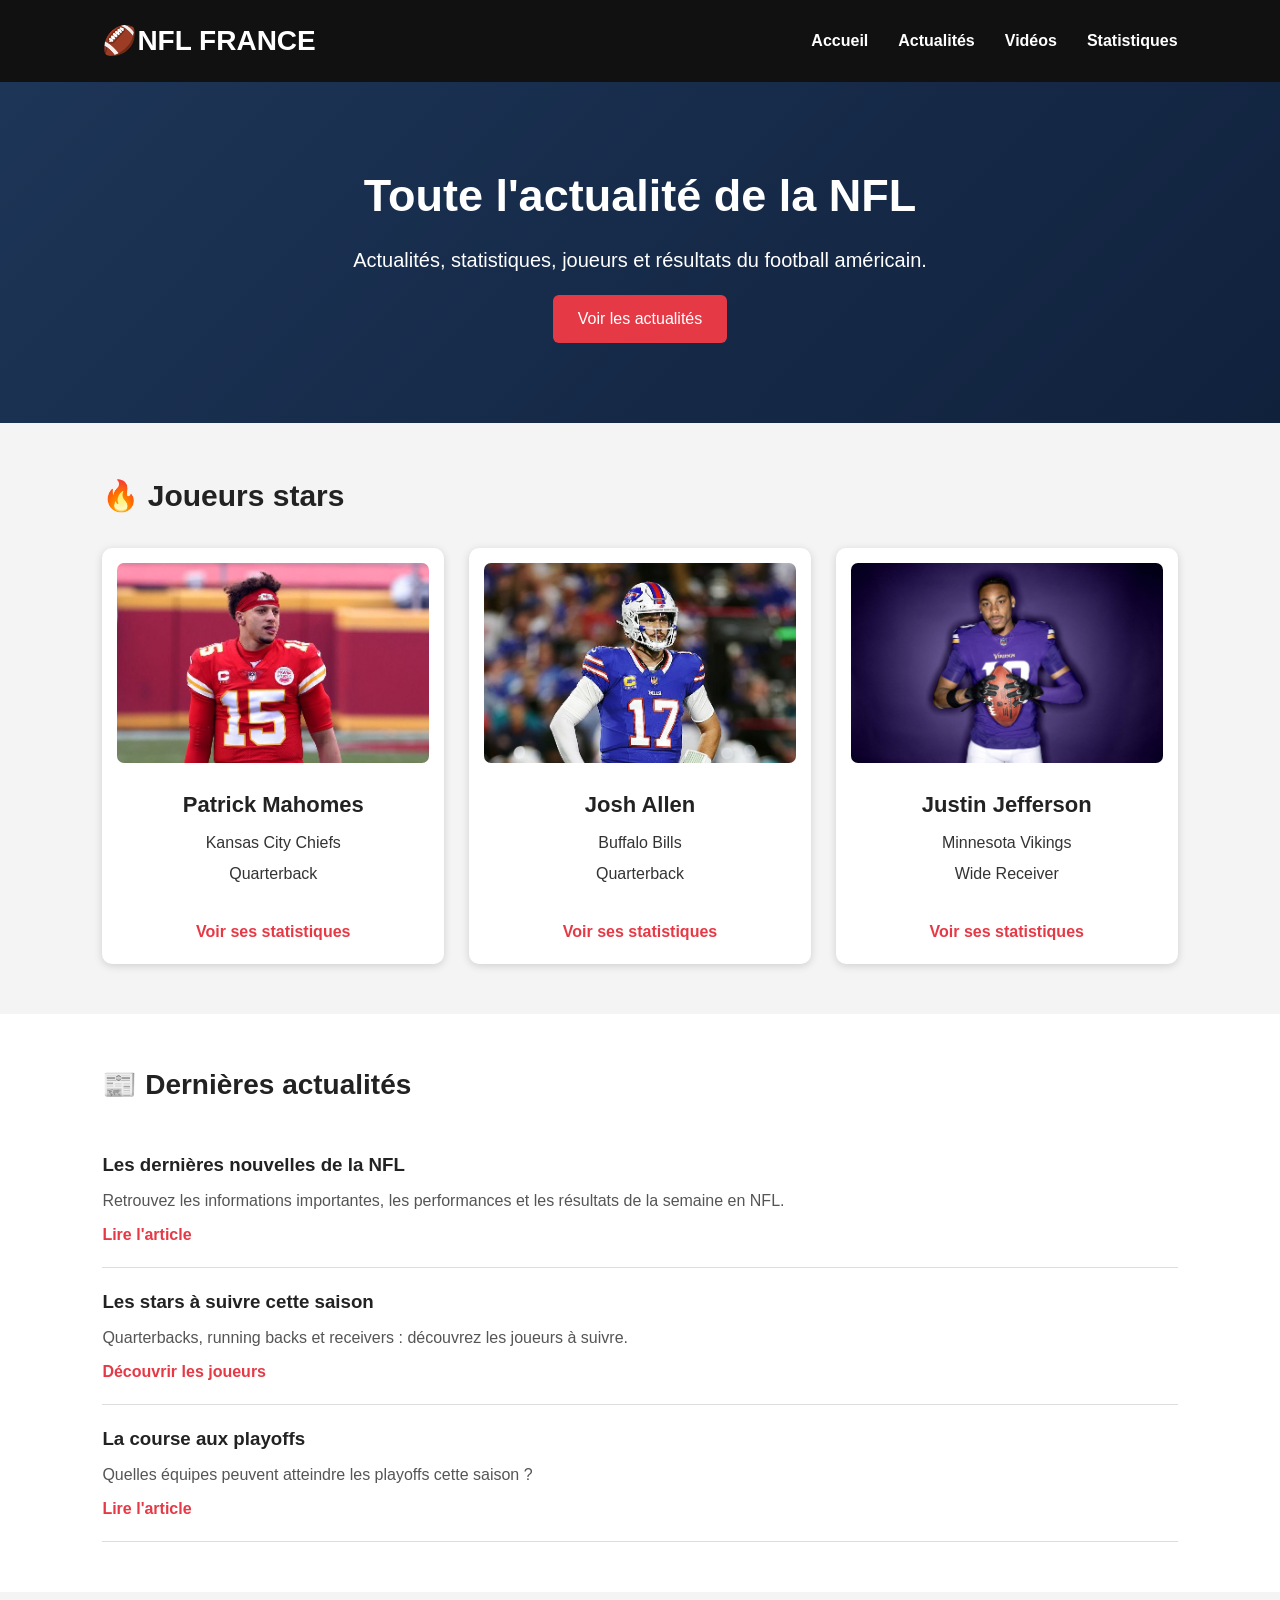
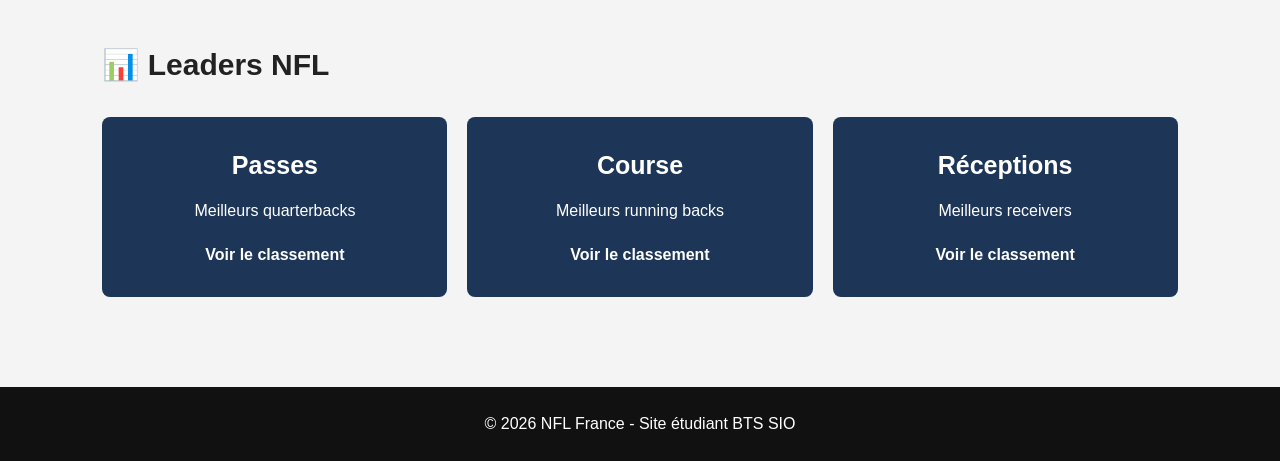
==== index.html @ 2adbce6e "Sauvegarde du projet NFL France" ====
<!DOCTYPE html>
<html lang="fr">

<head>
    <meta charset="UTF-8">

    <meta
        name="viewport"
        content="width=device-width, initial-scale=1.0"
    >

    <title>🏈NFL France - Accueil</title>

    <link rel="stylesheet" href="style.css">
    <link rel="stylesheet" href="actualite/actualites.html">
    <script src="actualites.js" defer></script>
    
    
</head>


<body>

    <!-- ========================= -->
    <!-- EN-TÊTE DU SITE -->
    <!-- ========================= -->

    <header>

        <div class="logo">
            <h1>🏈NFL FRANCE</h1>
        </div>

        <nav>
            <ul>
                <li>
                    <a href="index.html">Accueil</a>
                </li>

                <li>
                    <a href="actualites.html">Actualités</a>
                </li>

                <li>
                    <a href="videos.html">Vidéos</a>
                </li>

                <li>
                    <a href="statistiques.html">Statistiques</a>
                </li>
            </ul>
        </nav>

    </header>


    <!-- ========================= -->
    <!-- BANNIÈRE PRINCIPALE -->
    <!-- ========================= -->

    <section class="banniere">

        <h2>Toute l'actualité de la NFL</h2>

        <p>
            Actualités, statistiques, joueurs et résultats
            du football américain.
        </p>

        <a href="actualites.html" class="bouton">
            Voir les actualités
        </a>

    </section>


    <!-- ========================= -->
    <!-- JOUEURS STARS -->
    <!-- ========================= -->

    <section class="joueurs-stars">

        <h2>🔥 Joueurs stars</h2>

        <div class="liste-joueurs">


            <!-- PATRICK MAHOMES -->

            <div class="carte-joueur">

                <div class="photo-joueur">
                    <img src="MAHOMES 2.jpg" alt="photo de mahomes">
                </div>

                <h3>Patrick Mahomes</h3>

                <p>
                    Kansas City Chiefs
                </p>

                <p>
                    Quarterback
                </p>

                <a href="statistiques.html?joueur=Patrick%20Mahomes">
    Voir ses statistiques
</a>

            </div>


            <!-- JOSH ALLEN -->

            <div class="carte-joueur">

                <div class="photo-joueur">
                    <img src="ALLEN 2.jpg" alt="photo de allen">
                </div>

                <h3>Josh Allen</h3>

                <p>
                    Buffalo Bills
                </p>

                <p>
                    Quarterback
                </p>

                <a href="statistiques.html?joueur=Josh%20Allen">
    Voir ses statistiques
</a>

            </div>


            <!-- JUSTIN JEFFERSON -->

            <div class="carte-joueur">

                <div class="photo-joueur">
                    <img src="JEFFERSON 2.jpg" alt="photo de jefferson">
                </div>

                <h3>Justin Jefferson</h3>

                <p>
                    Minnesota Vikings
                </p>

                <p>
                    Wide Receiver
                </p>

                <a href="statistiques.html?joueur=Justin%20Jefferson">
    Voir ses statistiques
</a>

            </div>

        </div>

    </section>


    <!-- ========================= -->
    <!-- ACTUALITÉS -->
    <!-- ========================= -->

    <section class="actualites">

        <h2>📰 Dernières actualités</h2>


        <article class="article">

            <h3>
                Les dernières nouvelles de la NFL
            </h3>

            <p>
                Retrouvez les informations importantes,
                les performances et les résultats
                de la semaine en NFL.
            </p>

            <a href="actualites.html">
                Lire l'article
            </a>

        </article>


        <article class="article">

            <h3>
                Les stars à suivre cette saison
            </h3>

            <p>
                Quarterbacks, running backs et receivers :
                découvrez les joueurs à suivre.
            </p>

            <a href="joueurs.html">
                Découvrir les joueurs
            </a>

        </article>


        <article class="article">

            <h3>
                La course aux playoffs
            </h3>

            <p>
                Quelles équipes peuvent atteindre
                les playoffs cette saison ?
            </p>

            <a href="actualites.html">
                Lire l'article
            </a>

        </article>

    </section>


    <!-- ========================= -->
    <!-- STATISTIQUES -->
    <!-- ========================= -->

    <section class="statistiques">

        <h2>📊 Leaders NFL</h2>

        <div class="stats-container">


            <div class="stat">

                <h3>Passes</h3>

                <p>
                    Meilleurs quarterbacks
                </p>

                <a href="statistiques.html">
                    Voir le classement
                </a>

            </div>


            <div class="stat">

                <h3>Course</h3>

                <p>
                    Meilleurs running backs
                </p>

                <a href="statistiques.html">
                    Voir le classement
                </a>

            </div>


            <div class="stat">

                <h3>Réceptions</h3>

                <p>
                    Meilleurs receivers
                </p>

                <a href="statistiques.html">
                    Voir le classement
                </a>

            </div>


        </div>

    </section>


    <!-- ========================= -->
    <!-- PIED DE PAGE -->
    <!-- ========================= -->

    <footer>

        <p>
            © 2026 NFL France - Site étudiant BTS SIO
        </p>

    </footer>

</body>

</html>
---- style.css ----
/* ============================= */
/* RÉGLAGES GÉNÉRAUX */
/* ============================= */

* {
    margin: 0;
    padding: 0;
    box-sizing: border-box;
}

body {
    font-family: Arial, sans-serif;
    background-color: #f4f4f4;
    color: #222;
    line-height: 1.5;
}

img {
    max-width: 100%;
}

button, input, select {
    font: inherit;
}

/* ============================= */
/* HEADER ET MENU */
/* ============================= */

header,
.entete {
    background-color: #111;
    color: white;
    display: flex;
    justify-content: space-between;
    align-items: center;
    padding: 20px 8%;
    gap: 20px;
}

.logo h1 {
    font-size: 28px;
}

.logo-site {
    color: white;
    font-size: 26px;
    font-weight: bold;
    text-decoration: none;
}

nav ul {
    display: flex;
    gap: 30px;
    list-style: none;
}

nav a {
    color: white;
    text-decoration: none;
    font-weight: bold;
    transition: color 0.2s;
}

nav a:hover,
nav a.actif {
    color: #e63946;
}

.entete nav {
    display: flex;
    gap: 30px;
    flex-wrap: wrap;
}

/* ============================= */
/* BANNIÈRE */
/* ============================= */

.banniere {
    background: linear-gradient(135deg, #1d3557, #10213c);
    color: white;
    text-align: center;
    padding: 80px 20px;
}

.banniere h1,
.banniere h2 {
    font-size: 45px;
    margin-bottom: 15px;
}

.banniere p {
    font-size: 20px;
    margin-bottom: 20px;
}

.surtitre {
    color: #ff7b85;
    font-size: 14px !important;
    font-weight: bold;
    letter-spacing: 2px;
}

/* ============================= */
/* BOUTONS */
/* ============================= */

.bouton {
    display: inline-block;
    background-color: #e63946;
    color: white;
    padding: 12px 25px;
    text-decoration: none;
    border-radius: 6px;
    transition: background 0.2s;
}

.bouton:hover {
    background-color: #c1121f;
}

/* ============================= */
/* JOUEURS STARS ACCUEIL */
/* ============================= */

.joueurs-stars {
    padding: 50px 8%;
}

.joueurs-stars h2 {
    font-size: 30px;
    margin-bottom: 30px;
}

.liste-joueurs {
    display: flex;
    gap: 25px;
}

.carte-joueur {
    background-color: white;
    width: 33%;
    padding: 15px;
    border-radius: 10px;
    text-align: center;
    box-shadow: 0 2px 8px rgba(0, 0, 0, 0.15);
    overflow: hidden;
}

.photo-joueur {
    width: 100%;
    height: 200px;
    object-fit: cover;
    object-position: center 25%;
    display: block;
    margin-bottom: 20px;
    border-radius: 7px;
}

.carte-joueur h3 {
    font-size: 22px;
    margin-bottom: 10px;
}

.carte-joueur p {
    margin-bottom: 7px;
}

.carte-joueur a {
    display: inline-block;
    margin: 12px 0 5px;
    color: #e63946;
    text-decoration: none;
    font-weight: bold;
}

.carte-joueur a:hover {
    text-decoration: underline;
}

/* ============================= */
/* ACTUALITÉS ACCUEIL */
/* ============================= */

.actualites {
    background-color: white;
    padding: 50px 8%;
}

.actualites h2 {
    font-size: 30px;
    margin-bottom: 30px;
}

.article {
    padding: 20px 0;
    border-bottom: 1px solid #ddd;
}

.article h3 {
    margin-bottom: 10px;
}

.article p {
    color: #555;
    margin-bottom: 10px;
}

.article a {
    color: #e63946;
    text-decoration: none;
    font-weight: bold;
}

.article a:hover {
    text-decoration: underline;
}

/* ============================= */
/* STATISTIQUES ACCUEIL */
/* ============================= */

.statistiques {
    padding: 50px 8%;
}

.statistiques h2 {
    font-size: 30px;
    margin-bottom: 30px;
}

.stats-container {
    display: flex;
    gap: 20px;
}

.stat {
    background-color: #1d3557;
    color: white;
    width: 33.333%;
    padding: 30px;
    border-radius: 8px;
    text-align: center;
}

.stat h3 {
    font-size: 25px;
    margin-bottom: 15px;
}

.stat p {
    margin-bottom: 20px;
}

.stat a {
    color: white;
    text-decoration: none;
    font-weight: bold;
}

.stat a:hover {
    text-decoration: underline;
}

/* ============================= */
/* PAGE ACTUALITÉS */
/* ============================= */

.page-actualites {
    padding: 40px 8%;
}

.page-actualites h2,
.actualites h2 {
    font-size: 28px;
    margin-bottom: 25px;
}

.grille-actualites {
    display: grid;
    grid-template-columns: repeat(3, minmax(0, 1fr));
    gap: 20px;
    margin: 25px 0;
    align-items: stretch;
}

.carte-actualite {
    background-color: white;
    border-radius: 10px;
    overflow: hidden;
    min-width: 0;
    display: flex;
    flex-direction: column;
    box-shadow: 0 2px 8px rgba(0,0,0,0.15);
}

.carte-actualite .image-actualite {
    width: 100%;
    height: 160px;
    object-fit: cover;
    object-position: center;
    display: block;
}

.contenu-actualite {
    padding: 15px;
    display: flex;
    flex-direction: column;
    flex: 1;
}

.contenu-actualite h3 {
    font-size: 17px;
    line-height: 1.4;
    margin-bottom: 12px;
    color: #222;
}

.date-actualite {
    font-size: 13px;
    color: #777;
    margin-bottom: 15px;
}

.contenu-actualite a {
    color: #e63946;
    font-weight: bold;
    text-decoration: none;
    margin-top: auto;
}

.contenu-actualite a:hover {
    text-decoration: underline;
}

/* ============================= */
/* PAGE ARTICLE */
/* ============================= */

.page-article {
    max-width: 900px;
    margin: 40px auto;
    padding: 20px;
}

.retour-article {
    display: inline-block;
    margin-bottom: 25px;
    color: #e63946;
    text-decoration: none;
    font-weight: bold;
}

#article-complet {
    background: white;
    padding: 30px;
    border-radius: 12px;
    box-shadow: 0 2px 10px rgba(0,0,0,0.1);
}

#article-complet h2 {
    font-size: 30px;
    line-height: 1.3;
    margin-bottom: 15px;
    color: #111;
}

.photo-article {
    width: 100%;
    max-height: 450px;
    object-fit: cover;
    object-position: center;
    border-radius: 10px;
    margin: 20px 0;
}

.resume-article {
    font-size: 18px;
    line-height: 1.8;
    color: #333;
    margin-bottom: 25px;
}

#article-complet a {
    color: #e63946;
    font-weight: bold;
    text-decoration: none;
}

/* ============================= */
/* PAGE STATISTIQUES NFL */
/* ============================= */

.page-stats {
    max-width: 1250px;
    margin: auto;
    padding: 30px 20px;
}

.banniere-stats {
    background: #1d3557;
    color: white;
    text-align: center;
    padding: 35px 20px;
    border-radius: 12px;
    margin-bottom: 30px;
}

.banniere-stats h2 {
    font-size: 32px;
    margin-bottom: 10px;
}

.filtres-stats {
    display: flex;
    gap: 15px;
    flex-wrap: wrap;
    margin-bottom: 25px;
}

.filtres-stats input,
.filtres-stats select {
    flex: 1;
    min-width: 180px;
    padding: 13px;
    border: 1px solid #ddd;
    border-radius: 8px;
    font-size: 15px;
    background: white;
}

#message-stats {
    margin: 20px 0;
    color: #555;
}

.grille-joueurs-stats {
    display: grid;
    grid-template-columns: repeat(4, minmax(0, 1fr));
    gap: 20px;
}

.carte-joueur-stats {
    background: white;
    border-radius: 12px;
    padding: 20px;
    text-align: center;
    box-shadow: 0 3px 12px rgba(0,0,0,0.12);
    min-width: 0;
}

.carte-joueur-stats img.photo-joueur-stats,
.carte-joueur-stats > img:not(.logo-equipe-joueur) {
    width: 130px;
    height: 130px;
    object-fit: contain;
    object-position: center;
    display: block;
    margin: 0 auto 15px;
}

.carte-joueur-stats h3 {
    font-size: 18px;
    color: #1d3557;
    margin-bottom: 10px;
}

.carte-joueur-stats p {
    font-size: 14px;
    color: #666;
    margin-bottom: 8px;
}

/* LOGO ÉQUIPE */

.logo-equipe-joueur,
.carte-joueur-stats img.logo-equipe-joueur {
    width: 55px;
    height: 55px;
    object-fit: contain;
    display: block;
    margin: 12px auto;
    visibility: visible;
}

/* BOUTONS JOUEURS */

.carte-joueur-stats button {
    background: #e63946;
    color: white;
    border: none;
    border-radius: 7px;
    padding: 10px 15px;
    cursor: pointer;
    margin-top: 12px;
}

.carte-joueur-stats button:hover {
    background: #bd2532;
}

.bouton-voir-plus,
.bouton-stats-joueur {
    padding: 10px 18px;
    border: none;
    border-radius: 8px;
    background: #153a70;
    color: white;
    cursor: pointer;
}

.bouton-voir-plus:hover,
.bouton-stats-joueur:hover {
    background: #245ca3;
}

/* DÉTAILS DU JOUEUR */

.details-joueur {
    background: white;
    border-radius: 12px;
    padding: 30px;
    margin-top: 40px;
    box-shadow: 0 3px 12px rgba(0,0,0,0.12);
}

.details-joueur[hidden] {
    display: none;
}

.details-joueur h2 {
    color: #1d3557;
    margin-bottom: 15px;
}

.photo-detail-joueur {
    width: 180px;
    height: 180px;
    object-fit: contain;
    object-position: center;
    display: block;
    margin: 15px auto;
}

/* STATISTIQUES DÉTAILLÉES */

.section-statistique {
    margin-top: 25px;
}

.section-statistique h3 {
    background: #1d3557;
    color: white;
    padding: 12px;
    border-radius: 7px;
    margin-bottom: 10px;
}

.ligne-statistique {
    display: flex;
    justify-content: space-between;
    gap: 15px;
    padding: 12px;
    border-bottom: 1px solid #eee;
}

.ligne-statistique:nth-child(even) {
    background: #f5f7fa;
}

/* BOUTONS SAISONS */

.boutons-saisons,
#choix-saisons {
    display: flex;
    flex-wrap: wrap;
    gap: 10px;
    margin: 25px 0;
}

.boutons-saisons button,
.bouton-saison {
    background: #1d3557;
    color: white;
    border: none;
    padding: 12px 16px;
    border-radius: 8px;
    cursor: pointer;
    font-size: 14px;
    transition: background 0.2s;
}

.boutons-saisons button:hover,
.bouton-saison:hover {
    background: #284b7a;
}

.boutons-saisons button.actif,
.bouton-saison.actif {
    background: #e63946;
    color: white;
}

/* TABLEAUX STATISTIQUES */

.tableau-statistiques {
    width: 100%;
    border-collapse: collapse;
    margin-bottom: 20px;
}

.tableau-statistiques td {
    padding: 12px;
    border-bottom: 1px solid #ddd;
}

.tableau-statistiques td:last-child {
    text-align: right;
    font-weight: bold;
}

.bloc-statistiques {
    margin-bottom: 25px;
}

.bloc-statistiques h4 {
    background: #1d3557;
    color: white;
    padding: 12px;
    border-radius: 7px;
    margin-bottom: 10px;
}

.fermer-statistiques {
    padding: 8px 14px;
    cursor: pointer;
    margin-bottom: 15px;
    background: #e63946;
    color: white;
    border: none;
    border-radius: 7px;
}

/* ============================= */
/* PAGE INDIVIDUELLE DES JOUEURS */
/* ============================= */

.page-joueur {
    max-width: 1000px;
    margin: 40px auto;
    padding: 20px;
}

.page-joueur > a {
    color: #e63946;
    font-weight: bold;
    text-decoration: none;
}

#profil-joueur {
    text-align: center;
    padding: 30px;
    border-radius: 15px;
    background: white;
    color: #17243a;
    margin: 25px 0;
    box-shadow: 0 3px 12px rgba(0,0,0,0.1);
}

#profil-joueur h1 {
    font-size: 32px;
    margin: 12px 0;
}

.photo-profil-joueur {
    width: 180px;
    height: 180px;
    object-fit: contain;
}

.logo-profil-equipe {
    width: 75px;
    height: 75px;
    object-fit: contain;
    display: block;
    margin: 15px auto;
}

#stats-joueur {
    background: white;
    padding: 25px;
    border-radius: 12px;
    box-shadow: 0 3px 12px rgba(0,0,0,0.08);
}

/* ============================= */
/* PAGE VIDÉOS NFL */
/* ============================= */

.contenu {
    max-width: 1250px;
    margin: 45px auto;
    padding: 0 20px;
}

.contenu > h2 {
    font-size: 30px;
    color: #1d3557;
    margin-bottom: 25px;
    border-left: 5px solid #e63946;
    padding-left: 15px;
}

/* RECHERCHE ET FILTRES VIDÉOS */

.filtres {
    display: flex;
    gap: 15px;
    margin-bottom: 30px;
}

.filtres input,
.filtres select {
    padding: 13px 15px;
    border: 1px solid #d6dce5;
    border-radius: 8px;
    background: white;
    color: #222;
    font-size: 15px;
    outline: none;
}

.filtres input {
    flex: 1;
    min-width: 0;
}

.filtres input:focus,
.filtres select:focus {
    border-color: #e63946;
    box-shadow: 0 0 0 3px rgba(230,57,70,0.1);
}

/* GRILLE DES VIDÉOS */

.grille-videos {
    display: grid;
    grid-template-columns: repeat(3, minmax(0, 1fr));
    gap: 25px;
}

/* CARTE VIDÉO */

.carte-video {
    background: white;
    border-radius: 12px;
    overflow: hidden;
    min-width: 0;
    box-shadow: 0 4px 14px rgba(0,0,0,0.12);
    transition: transform 0.2s, box-shadow 0.2s;
}

.carte-video:hover {
    transform: translateY(-4px);
    box-shadow: 0 8px 22px rgba(0,0,0,0.16);
}

/* LECTEUR YOUTUBE */

.lecteur-video {
    width: 100%;
    aspect-ratio: 16 / 9;
    background: #101b2e;
    overflow: hidden;
}

.lecteur-video iframe {
    display: block;
    width: 100%;
    height: 100%;
    border: none;
}

/* INFORMATIONS VIDÉO */

.infos-video {
    padding: 20px;
}

.categorie-video {
    display: inline-block;
    color: #e63946;
    font-size: 12px;
    font-weight: bold;
    text-transform: uppercase;
    margin-bottom: 10px;
}

.infos-video h3 {
    color: #1d3557;
    font-size: 19px;
    line-height: 1.4;
    margin-bottom: 10px;
}

.infos-video p {
    color: #666;
    font-size: 14px;
    line-height: 1.6;
}

#message-videos {
    text-align: center;
    color: #666;
    margin: 25px 0;
}

/* ============================= */
/* FOOTER */
/* ============================= */

footer {
    background-color: #111;
    color: white;
    text-align: center;
    padding: 25px;
    margin-top: 40px;
}

/* ============================= */
/* RESPONSIVE TABLETTE */
/* ============================= */

@media screen and (max-width: 1000px) {

    .grille-joueurs-stats {
        grid-template-columns: repeat(3, minmax(0, 1fr));
    }

    .grille-videos,
    .grille-actualites {
        grid-template-columns: repeat(2, minmax(0, 1fr));
    }
}

@media screen and (max-width: 800px) {

    header,
    .entete {
        flex-direction: column;
        text-align: center;
    }

    nav ul,
    .entete nav {
        justify-content: center;
        flex-wrap: wrap;
        margin-top: 10px;
        gap: 15px;
    }

    .banniere h1,
    .banniere h2 {
        font-size: 32px;
    }

    .liste-joueurs,
    .stats-container {
        flex-direction: column;
    }

    .carte-joueur,
    .stat {
        width: 100%;
    }

    .grille-joueurs-stats {
        grid-template-columns: repeat(2, minmax(0, 1fr));
    }
}

/* ============================= */
/* RESPONSIVE TÉLÉPHONE */
/* ============================= */

@media screen and (max-width: 600px) {

    header,
    .entete {
        padding: 20px 5%;
    }

    .logo h1,
    .logo-site {
        font-size: 24px;
    }

    nav ul,
    .entete nav {
        gap: 12px;
    }

    nav a {
        font-size: 14px;
    }

    .banniere {
        padding: 55px 15px;
    }

    .banniere h1,
    .banniere h2 {
        font-size: 29px;
    }

    .banniere p {
        font-size: 16px;
    }

    .joueurs-stars,
    .actualites,
    .statistiques {
        padding: 35px 5%;
    }

    .grille-actualites,
    .grille-joueurs-stats,
    .grille-videos {
        grid-template-columns: 1fr;
    }

    .carte-actualite .image-actualite {
        height: 190px;
    }

    .filtres,
    .filtres-stats {
        flex-direction: column;
    }

    .filtres input,
    .filtres select,
    .filtres-stats input,
    .filtres-stats select {
        width: 100%;
        min-width: 0;
    }

    .contenu {
        margin: 30px auto;
        padding: 0 15px;
    }

    .contenu > h2 {
        font-size: 25px;
    }

    .details-joueur,
    #stats-joueur,
    #article-complet {
        padding: 18px;
    }

    #article-complet h2 {
        font-size: 23px;
    }

    .resume-article {
        font-size: 16px;
    }

    .boutons-saisons button,
    .bouton-saison {
        flex: 1 1 110px;
        padding: 10px;
        font-size: 13px;
    }

    .page-joueur {
        margin: 20px auto;
        padding: 15px;
    }

    #profil-joueur {
        padding: 20px;
    }

    #profil-joueur h1 {
        font-size: 26px;
    }

    .tableau-statistiques td {
        padding: 9px 6px;
        font-size: 13px;
    }
}
/* CORRECTION DES CARTES JOUEURS */

.liste-joueurs {
    display: flex;
    gap: 25px;
    align-items: stretch;
}

.carte-joueur {
    width: calc((100% - 50px) / 3);
    background: white;
    padding: 15px;
    border-radius: 10px;
    text-align: center;
    overflow: hidden;
    display: flex;
    flex-direction: column;
    align-items: center;
}

.carte-joueur .photo-joueur {
    display: block;
    width: 100%;
    height: 220px;
    object-fit: cover;
    object-position: center 25%;
    margin: 0 0 20px;
    border-radius: 7px;
    flex-shrink: 0;
}

.carte-joueur h3 {
    position: static;
    font-size: 22px;
    margin: 0 0 10px;
    color: #222;
}

.carte-joueur p {
    position: static;
    margin: 0 0 8px;
    color: #333;
}

.carte-joueur a {
    position: static;
    margin-top: auto;
    padding-top: 15px;
    color: #e63946;
    font-weight: bold;
    text-decoration: none;
}

@media (max-width: 800px) {
    .liste-joueurs {
        flex-direction: column;
    }

    .carte-joueur {
        width: 100%;
    }
}

/* CORRECTION DÉFINITIVE DES CARTES JOUEURS */

.joueurs-stars .liste-joueurs {
    display: flex;
    gap: 25px;
    align-items: stretch;
}

.joueurs-stars .carte-joueur {
    position: relative;
    display: flex;
    flex-direction: column;
    align-items: center;
    width: calc((100% - 50px) / 3);
    height: auto;
    min-height: 0;
    padding: 15px;
    background: white;
    border-radius: 10px;
    overflow: hidden;
}

.joueurs-stars .carte-joueur .photo-joueur,
.joueurs-stars .carte-joueur > img {
    position: static;
    display: block;
    width: 100%;
    height: 200px;
    max-height: 200px;
    min-height: 200px;
    object-fit: cover;
    object-position: center 25%;
    margin: 0 0 20px;
    border-radius: 7px;
    flex: none;
}

.joueurs-stars .carte-joueur h3,
.joueurs-stars .carte-joueur p,
.joueurs-stars .carte-joueur a {
    position: static;
    transform: none;
    float: none;
    width: auto;
    height: auto;
    flex: none;
    z-index: auto;
}

.joueurs-stars .carte-joueur h3 {
    margin: 0 0 10px;
    font-size: 22px;
    color: #222;
}

.joueurs-stars .carte-joueur p {
    margin: 0 0 8px;
    color: #333;
}

.joueurs-stars .carte-joueur a {
    display: inline-block;
    margin: auto 0 5px;
    padding-top: 15px;
    color: #e63946;
    font-weight: bold;
    text-decoration: none;
}

@media (max-width: 800px) {
    .joueurs-stars .liste-joueurs {
        flex-direction: column;
    }

    .joueurs-stars .carte-joueur {
        width: 100%;
    }
}

/* CORRECTION PHOTOS JOUEURS ACCUEIL */

.joueurs-stars .carte-joueur .photo-joueur {
    width: 100%;
    height: 200px;
    overflow: hidden;
    display: block;
    margin-bottom: 25px;
    border-radius: 7px;
}

.joueurs-stars .carte-joueur .photo-joueur img {
    display: block;
    width: 100%;
    height: 100%;
    object-fit: cover;
    object-position: center 0%;
}

.joueurs-stars .carte-joueur h3 {
    margin-bottom: 10px;
    color: #222;
}

.joueurs-stars .carte-joueur p {
    margin-bottom: 7px;
}

.joueurs-stars .carte-joueur a {
    display: inline-block;
    margin-top: 12px;
    color: #e63946;
}
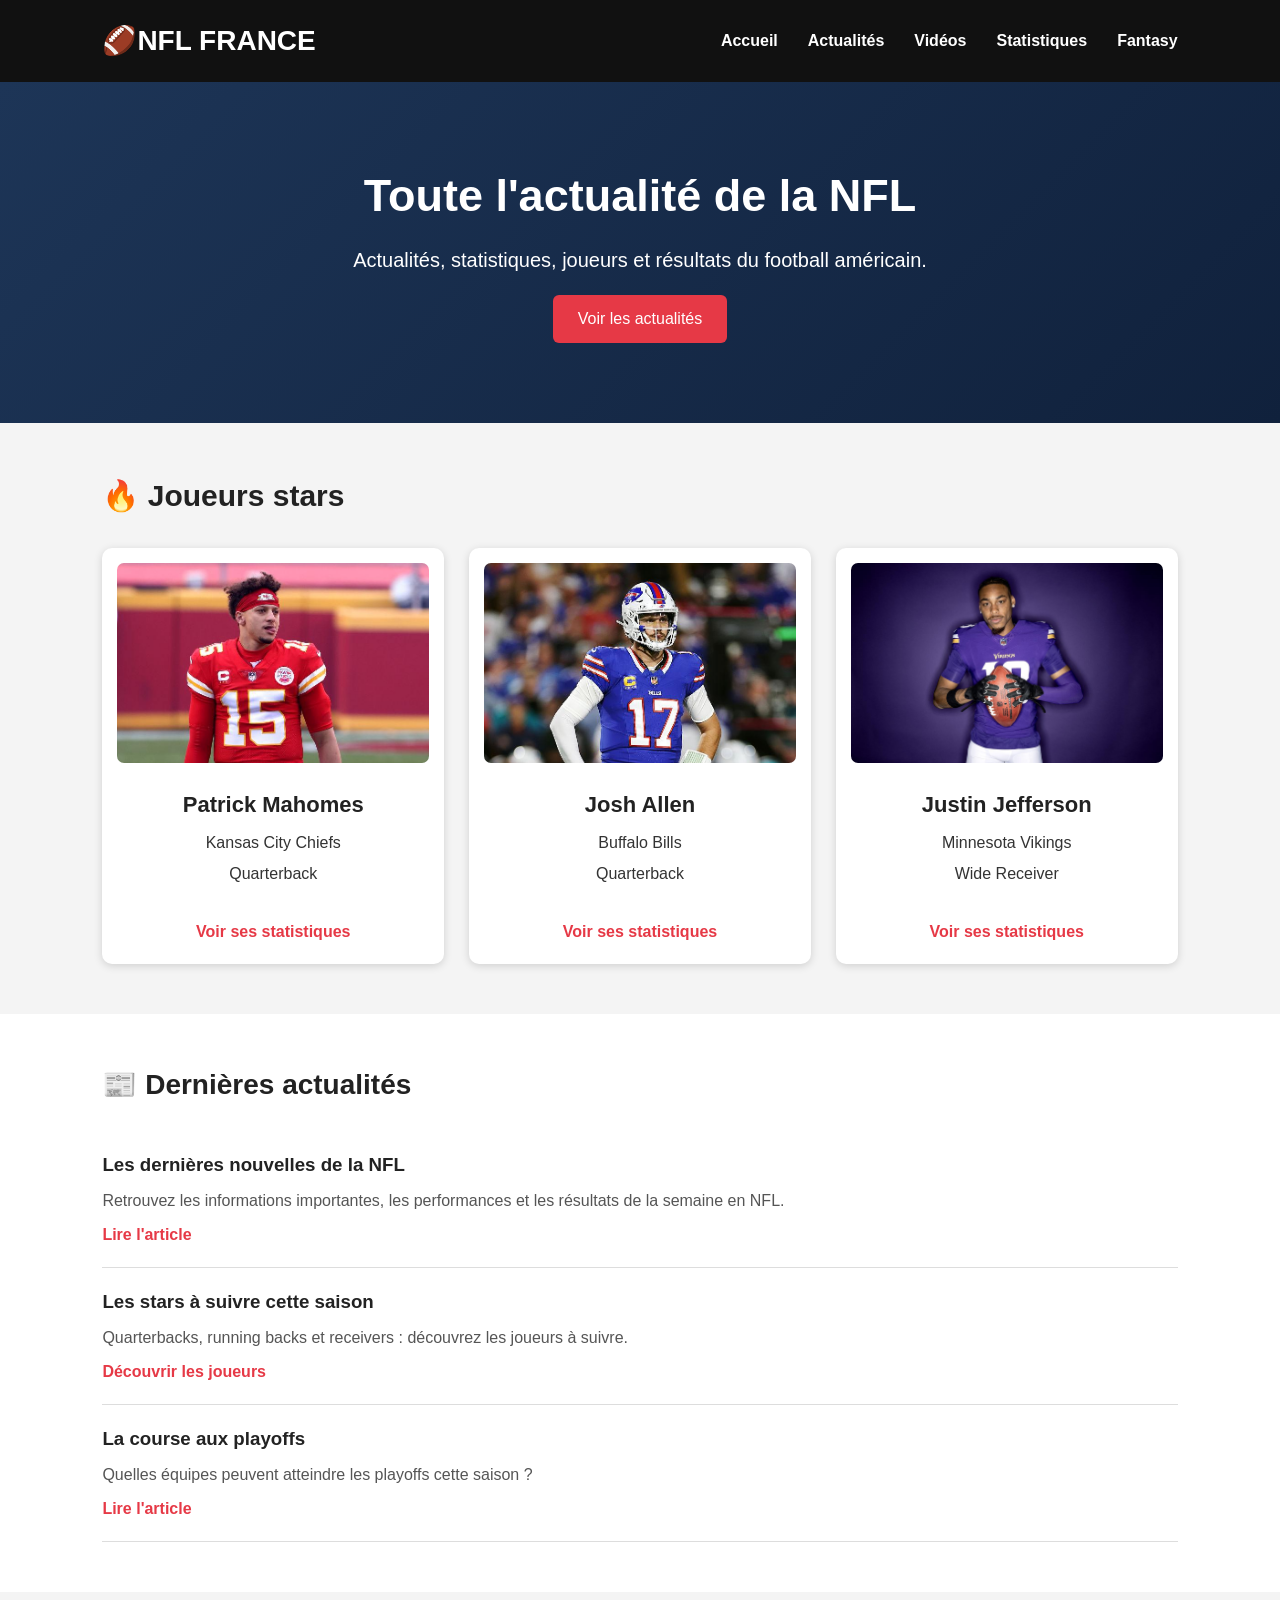
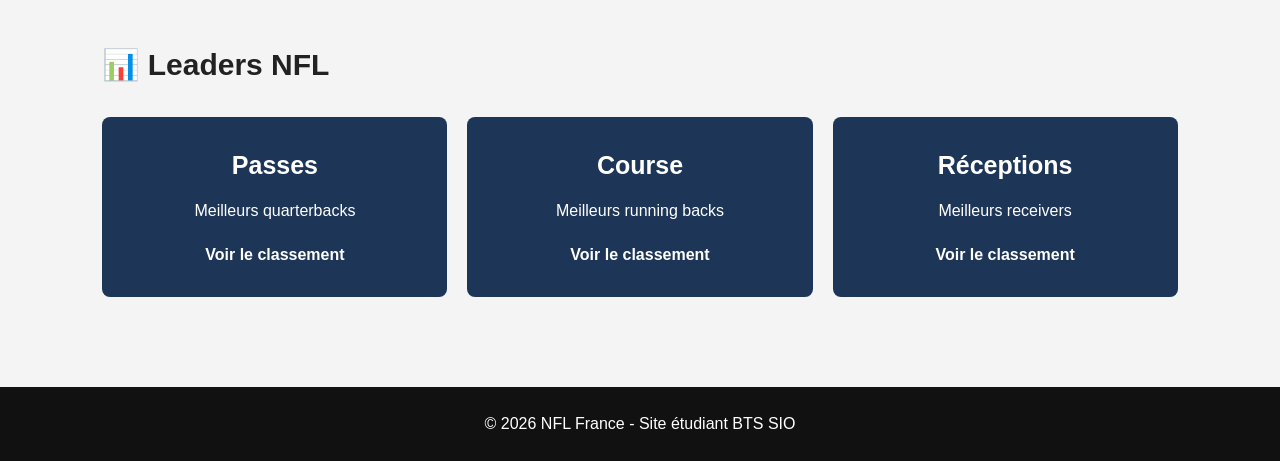
==== commit 9af6ea96: "Mise a jour NFL France" ====
--- a/index.html
+++ b/index.html
@@ -48,6 +48,9 @@
                 <li>
                     <a href="statistiques.html">Statistiques</a>
                 </li>
+                <li>
+                    <a href="fantasy.html">Fantasy</a>
+                </li>
             </ul>
         </nav>
 
--- a/style.css
+++ b/style.css
@@ -1171,3 +1171,783 @@
     margin-top: 12px;
     color: #e63946;
 }
+.miniature-video {
+    position: relative;
+    width: 100%;
+    height: 100%;
+    cursor: pointer;
+}
+
+.miniature-video img {
+    width: 100%;
+    height: 100%;
+    object-fit: cover;
+}
+
+.play-video {
+    position: absolute;
+    top: 50%;
+    left: 50%;
+    transform: translate(-50%, -50%);
+    background: red;
+    color: white;
+    border: none;
+    border-radius: 12px;
+    padding: 12px 22px;
+    font-size: 26px;
+    cursor: pointer;
+}
+.bouton-video {
+    display: inline-block;
+    background: #e63946;
+    color: white;
+    padding: 15px 25px;
+    border-radius: 10px;
+    text-decoration: none;
+    font-weight: bold;
+    transition: 0.2s;
+}
+
+.bouton-video:hover {
+    background: #c1121f;
+    transform: scale(1.05);
+}
+.lecteur-video {
+    width: 100%;
+    aspect-ratio: 16 / 9;
+    position: relative;
+    overflow: hidden;
+    background: #101827;
+    border-radius: 10px;
+}
+
+.lien-video {
+    display: block;
+    width: 100%;
+    height: 100%;
+    position: relative;
+}
+
+.image-video {
+    width: 100%;
+    height: 100%;
+    object-fit: cover;
+    display: block;
+    transition: transform 0.3s ease;
+}
+
+.lien-video:hover .image-video {
+    transform: scale(1.05);
+}
+
+.bouton-video {
+    position: absolute;
+    top: 50%;
+    left: 50%;
+    transform: translate(-50%, -50%);
+    display: flex;
+    align-items: center;
+    justify-content: center;
+    width: 75px;
+    height: 52px;
+    background: #ff0033;
+    color: white;
+    font-size: 28px;
+    border-radius: 14px;
+    box-shadow: 0 4px 15px rgba(0, 0, 0, 0.4);
+    pointer-events: none;
+}
+
+.lien-video:hover .bouton-video {
+    background: #cc0029;
+}
+
+/* ===== FANTASY NFL FRANCE ===== */
+
+[hidden] {
+    display: none !important;
+}
+
+.fantasy-page {
+    max-width: 1300px;
+    margin: auto;
+    padding: 28px 24px 70px;
+}
+
+.fantasy-page .eyebrow {
+    display: block;
+    color: #e63946;
+    font-size: 12px;
+    font-weight: 800;
+    letter-spacing: 2px;
+    margin-bottom: 10px;
+}
+
+.fantasy-hero {
+    background: linear-gradient(115deg, #0b1425, #1d3557);
+    color: white;
+    padding: 45px;
+    border-radius: 18px;
+    margin-bottom: 24px;
+}
+
+.fantasy-hero h1 {
+    font-size: clamp(28px, 4vw, 44px);
+    line-height: 1.15;
+    margin-bottom: 12px;
+}
+
+.fantasy-hero p {
+    max-width: 750px;
+    color: #d6e0f0;
+}
+
+/* BOUTONS */
+
+.fantasy-page button {
+    background: #e63946;
+    border: none;
+    border-radius: 9px;
+    color: white;
+    padding: 11px 16px;
+    font-weight: bold;
+    cursor: pointer;
+    transition: 0.2s;
+}
+
+.fantasy-page button:hover:not(:disabled) {
+    background: #be2533;
+    transform: translateY(-1px);
+}
+
+.fantasy-page button:disabled {
+    background: #9ba3b1;
+    cursor: not-allowed;
+}
+
+.fantasy-page button.secondary {
+    background: #253a59;
+}
+
+/* FORMULAIRES */
+
+.fantasy-page input,
+.fantasy-page select {
+    width: 100%;
+    min-width: 0;
+    border: 1px solid #cfd7e3;
+    border-radius: 9px;
+    padding: 12px;
+    background: white;
+    color: #18253a;
+}
+
+.fantasy-panel {
+    background: white;
+    border: 1px solid #e1e6ee;
+    border-radius: 15px;
+    padding: 24px;
+    box-shadow: 0 5px 22px rgba(13,30,52,0.06);
+    min-width: 0;
+}
+
+.fantasy-panel h2,
+.fantasy-panel h3 {
+    color: #172b4b;
+    margin-bottom: 16px;
+}
+
+.fantasy-panel h3 {
+    font-size: 20px;
+}
+
+.fantasy-form {
+    display: grid;
+    grid-template-columns: repeat(3, minmax(0,1fr));
+    gap: 18px;
+    align-items: end;
+}
+
+.fantasy-form label,
+.manager-select {
+    display: grid;
+    gap: 8px;
+    font-weight: bold;
+    color: #263a58;
+}
+
+.fantasy-form button {
+    min-height: 47px;
+}
+
+.fantasy-hint {
+    color: #68758a;
+    font-size: 14px;
+    margin-top: 14px;
+}
+
+/* TABLEAU DE BORD */
+
+.fantasy-toolbar {
+    display: flex;
+    justify-content: space-between;
+    align-items: center;
+    gap: 18px;
+    margin: 20px 0;
+}
+
+.fantasy-toolbar h2 {
+    font-size: 29px;
+    color: #172b4b;
+}
+
+#draft-status {
+    margin-top: 6px;
+    color: #4b5d77;
+}
+
+/* NAVIGATION FANTASY */
+
+.fantasy-tabs {
+    display: flex;
+    gap: 8px;
+    overflow-x: auto;
+    padding: 8px 0 14px;
+}
+
+.fantasy-tabs a {
+    flex: 0 0 auto;
+    padding: 11px 18px;
+    background: white;
+    color: #1d3557;
+    border: 1px solid #dce3ec;
+    border-radius: 10px;
+    text-decoration: none;
+    font-weight: bold;
+}
+
+.fantasy-tabs a:hover {
+    color: white;
+    background: #1d3557;
+}
+
+/* STATISTIQUES DRAFT */
+
+.fantasy-stats {
+    display: grid;
+    grid-template-columns: repeat(3, minmax(0,1fr));
+    gap: 14px;
+    margin: 15px 0 22px;
+}
+
+.fantasy-stats > div {
+    background: #142641;
+    color: white;
+    border-radius: 13px;
+    padding: 18px 22px;
+    min-width: 0;
+}
+
+.fantasy-stats span {
+    display: block;
+    color: #c5d2e4;
+    font-size: 13px;
+    margin-bottom: 6px;
+}
+
+.fantasy-stats strong {
+    font-size: clamp(19px, 2.5vw, 29px);
+    overflow-wrap: anywhere;
+}
+
+/* PROGRESSION */
+
+.fantasy-progress {
+    height: 9px;
+    background: #e3e8f0;
+    border-radius: 99px;
+    overflow: hidden;
+    margin-bottom: 24px;
+}
+
+.fantasy-progress > div {
+    width: 0;
+    height: 100%;
+    background: #e63946;
+    transition: width 0.25s;
+}
+
+/* COLONNES */
+
+.fantasy-columns {
+    display: grid;
+    grid-template-columns: minmax(0,1.2fr) minmax(0,1fr);
+    gap: 20px;
+    align-items: start;
+}
+
+/* RECHERCHE */
+
+.fantasy-filters {
+    display: grid;
+    grid-template-columns: minmax(0,1fr) 160px;
+    gap: 10px;
+    margin-bottom: 15px;
+}
+
+/* JOUEURS */
+
+.player-list {
+    display: grid;
+    gap: 9px;
+    max-height: 650px;
+    overflow: auto;
+    padding-right: 4px;
+}
+
+.player-row {
+    display: flex;
+    align-items: center;
+    justify-content: space-between;
+    gap: 14px;
+    background: #f5f7fb;
+    border: 1px solid #e7ebf1;
+    border-radius: 10px;
+    padding: 12px;
+}
+
+.player-row > div {
+    min-width: 0;
+}
+
+.player-row strong,
+.roster-row strong {
+    display: block;
+    color: #182b49;
+    overflow-wrap: anywhere;
+}
+
+.player-row small,
+.roster-row small {
+    display: block;
+    color: #6b788c;
+    margin-top: 4px;
+}
+
+.player-row button {
+    flex: 0 0 auto;
+}
+
+/* EFFECTIFS */
+
+.manager-select {
+    margin-bottom: 15px;
+}
+
+.roster-row {
+    display: flex;
+    justify-content: space-between;
+    align-items: center;
+    gap: 12px;
+    padding: 12px 4px;
+    border-bottom: 1px solid #e6eaf0;
+}
+
+.subheading {
+    margin-top: 26px;
+}
+
+.history-row {
+    padding: 11px 0;
+    border-bottom: 1px solid #e8edf3;
+    color: #42516a;
+    font-size: 14px;
+}
+
+.empty-state {
+    color: #718096;
+    background: #f5f7fa;
+    border-radius: 10px;
+    padding: 20px;
+    text-align: center;
+}
+
+/* CONFRONTATIONS */
+
+.matchups {
+    display: grid;
+    grid-template-columns: repeat(2, minmax(0,1fr));
+    gap: 12px;
+}
+
+.matchup {
+    display: flex;
+    justify-content: space-between;
+    gap: 12px;
+    background: #f4f7fb;
+    border-radius: 10px;
+    padding: 18px;
+}
+
+.matchup span {
+    color: #748096;
+    font-size: 13px;
+    white-space: nowrap;
+}
+
+.fantasy-full-panel {
+    margin-top: 20px;
+}
+
+/* TABLETTE */
+
+@media (max-width: 900px) {
+    .fantasy-columns {
+        grid-template-columns: 1fr;
+    }
+
+    .fantasy-form {
+        grid-template-columns: repeat(2, minmax(0,1fr));
+    }
+}
+
+/* TÉLÉPHONE */
+
+@media (max-width: 600px) {
+    .fantasy-page {
+        padding: 16px 12px 45px;
+    }
+
+    .fantasy-hero {
+        padding: 28px 20px;
+    }
+
+    .fantasy-panel {
+        padding: 16px;
+    }
+
+    .fantasy-form,
+    .fantasy-stats,
+    .matchups {
+        grid-template-columns: 1fr;
+    }
+
+    .fantasy-toolbar {
+        align-items: flex-start;
+        flex-direction: column;
+    }
+
+    .fantasy-filters {
+        grid-template-columns: 1fr;
+    }
+
+    .fantasy-stats {
+        gap: 9px;
+    }
+
+    .fantasy-stats > div {
+        padding: 12px 16px;
+    }
+
+    .player-row {
+        padding: 10px;
+    }
+
+    .matchup {
+        flex-wrap: wrap;
+    }
+}
+
+.fantasy-player-images {
+  position: relative;
+  width: 76px;
+  height: 76px;
+  flex-shrink: 0;
+}
+
+.fantasy-player-photo {
+  display: block;
+  width: 68px;
+  height: 68px;
+  border-radius: 50%;
+  object-fit: cover;
+  object-position: center top;
+  background: #172338;
+}
+
+.fantasy-team-logo {
+  position: absolute;
+  right: 0;
+  bottom: 0;
+  width: 30px;
+  height: 30px;
+  object-fit: contain;
+  border-radius: 50%;
+  background: white;
+  padding: 3px;
+}
+
+.player-row,
+.roster-row {
+  display: flex;
+  align-items: center;
+  gap: 15px;
+}
+
+.player-info {
+  display: flex;
+  flex: 1;
+  flex-direction: column;
+  gap: 5px;
+  min-width: 0;
+}
+
+.player-info strong {
+  font-size: 15px;
+}
+
+.player-info small {
+  font-size: 12px;
+  color: #94a3b8;
+}
+
+.fantasy-projection {
+  display: flex;
+  flex-direction: column;
+  align-items: center;
+  min-width: 75px;
+  gap: 4px;
+}
+
+.fantasy-projection strong {
+  color: #38bdf8;
+  font-size: 19px;
+}
+
+.fantasy-projection small {
+  color: #94a3b8;
+  font-size: 10px;
+}
+
+.fantasy-injury {
+  color: #fb923c !important;
+}
+
+.fantasy-player-count {
+  color: #94a3b8;
+  margin-bottom: 15px;
+}
+
+#nfl-team-filter {
+  padding: 10px;
+  border-radius: 8px;
+  background: #172338;
+  color: white;
+  border: 1px solid #334155;
+  max-width: 220px;
+}
+
+#load-more-players {
+  display: block;
+  margin: 20px auto;
+  padding: 12px 24px;
+  border: none;
+  border-radius: 8px;
+  background: #2563eb;
+  color: white;
+  font-weight: bold;
+  cursor: pointer;
+}
+
+#load-more-players:hover {
+  background: #1d4ed8;
+}
+
+@media (max-width: 600px) {
+  .fantasy-player-images {
+    width: 55px;
+    height: 55px;
+  }
+
+  .fantasy-player-photo {
+    width: 50px;
+    height: 50px;
+  }
+
+  .fantasy-team-logo {
+    width: 23px;
+    height: 23px;
+  }
+
+  .player-row,
+  .roster-row {
+    gap: 8px;
+  }
+
+  .player-info strong {
+    font-size: 13px;
+  }
+
+  .fantasy-projection {
+    min-width: 52px;
+  }
+
+  .fantasy-projection strong {
+    font-size: 15px;
+  }
+
+  #nfl-team-filter {
+    max-width: 100%;
+  }
+}
+
+.fantasy-modal-overlay {
+  position: fixed;
+  inset: 0;
+  z-index: 9999;
+  display: flex;
+  justify-content: center;
+  align-items: center;
+  padding: 20px;
+  background: rgba(0, 0, 0, 0.8);
+  backdrop-filter: blur(6px);
+}
+
+.fantasy-modal {
+  position: relative;
+  width: 100%;
+  max-width: 460px;
+  padding: 30px;
+  background: #192842;
+  color: white;
+  border: 1px solid #354966;
+  border-radius: 18px;
+  box-shadow: 0 20px 70px rgba(0, 0, 0, 0.5);
+  animation: fantasyModalOpen 0.2s ease;
+}
+
+.fantasy-modal h2 {
+  margin: 0 30px 24px 0;
+  font-size: 23px;
+  color: white;
+}
+
+.fantasy-modal-close {
+  position: absolute;
+  top: 14px;
+  right: 16px;
+  padding: 5px 10px;
+  background: transparent;
+  border: none;
+  color: #94a3b8;
+  font-size: 26px;
+  cursor: pointer;
+}
+
+.fantasy-modal-player {
+  display: flex;
+  align-items: center;
+  gap: 18px;
+  padding: 18px;
+  background: #101d32;
+  border-radius: 12px;
+  margin-bottom: 18px;
+}
+
+.fantasy-modal-info {
+  flex: 1;
+  min-width: 0;
+}
+
+.fantasy-modal-info h3 {
+  margin: 0 0 8px;
+  font-size: 19px;
+  color: white;
+}
+
+.fantasy-modal-info p {
+  margin: 5px 0;
+  color: #94a3b8;
+  font-size: 13px;
+}
+
+.fantasy-modal-info .fantasy-modal-points {
+  color: #60a5fa;
+  font-weight: bold;
+}
+
+.fantasy-modal-message {
+  color: #cbd5e1;
+  font-size: 14px;
+  line-height: 1.6;
+  margin: 0 0 24px;
+}
+
+.fantasy-modal-actions {
+  display: flex;
+  gap: 12px;
+  margin-top: 22px;
+}
+
+.fantasy-modal-actions button {
+  flex: 1;
+  padding: 13px 12px;
+  border: none;
+  border-radius: 9px;
+  font-size: 14px;
+  font-weight: bold;
+  cursor: pointer;
+}
+
+.fantasy-modal-cancel {
+  background: #334155;
+  color: white;
+}
+
+.fantasy-modal-confirm {
+  background: #2563eb;
+  color: white;
+}
+
+.fantasy-modal-confirm:hover {
+  background: #1d4ed8;
+}
+
+.fantasy-modal-danger {
+  background: #dc2626;
+}
+
+.fantasy-modal-danger:hover {
+  background: #b91c1c;
+}
+
+@keyframes fantasyModalOpen {
+  from {
+    opacity: 0;
+    transform: scale(0.94);
+  }
+
+  to {
+    opacity: 1;
+    transform: scale(1);
+  }
+}
+
+@media (max-width: 500px) {
+  .fantasy-modal {
+    padding: 20px;
+  }
+
+  .fantasy-modal h2 {
+    font-size: 20px;
+  }
+
+  .fantasy-modal-player {
+    padding: 12px;
+    gap: 12px;
+  }
+
+  .fantasy-modal-actions {
+    gap: 8px;
+  }
+}
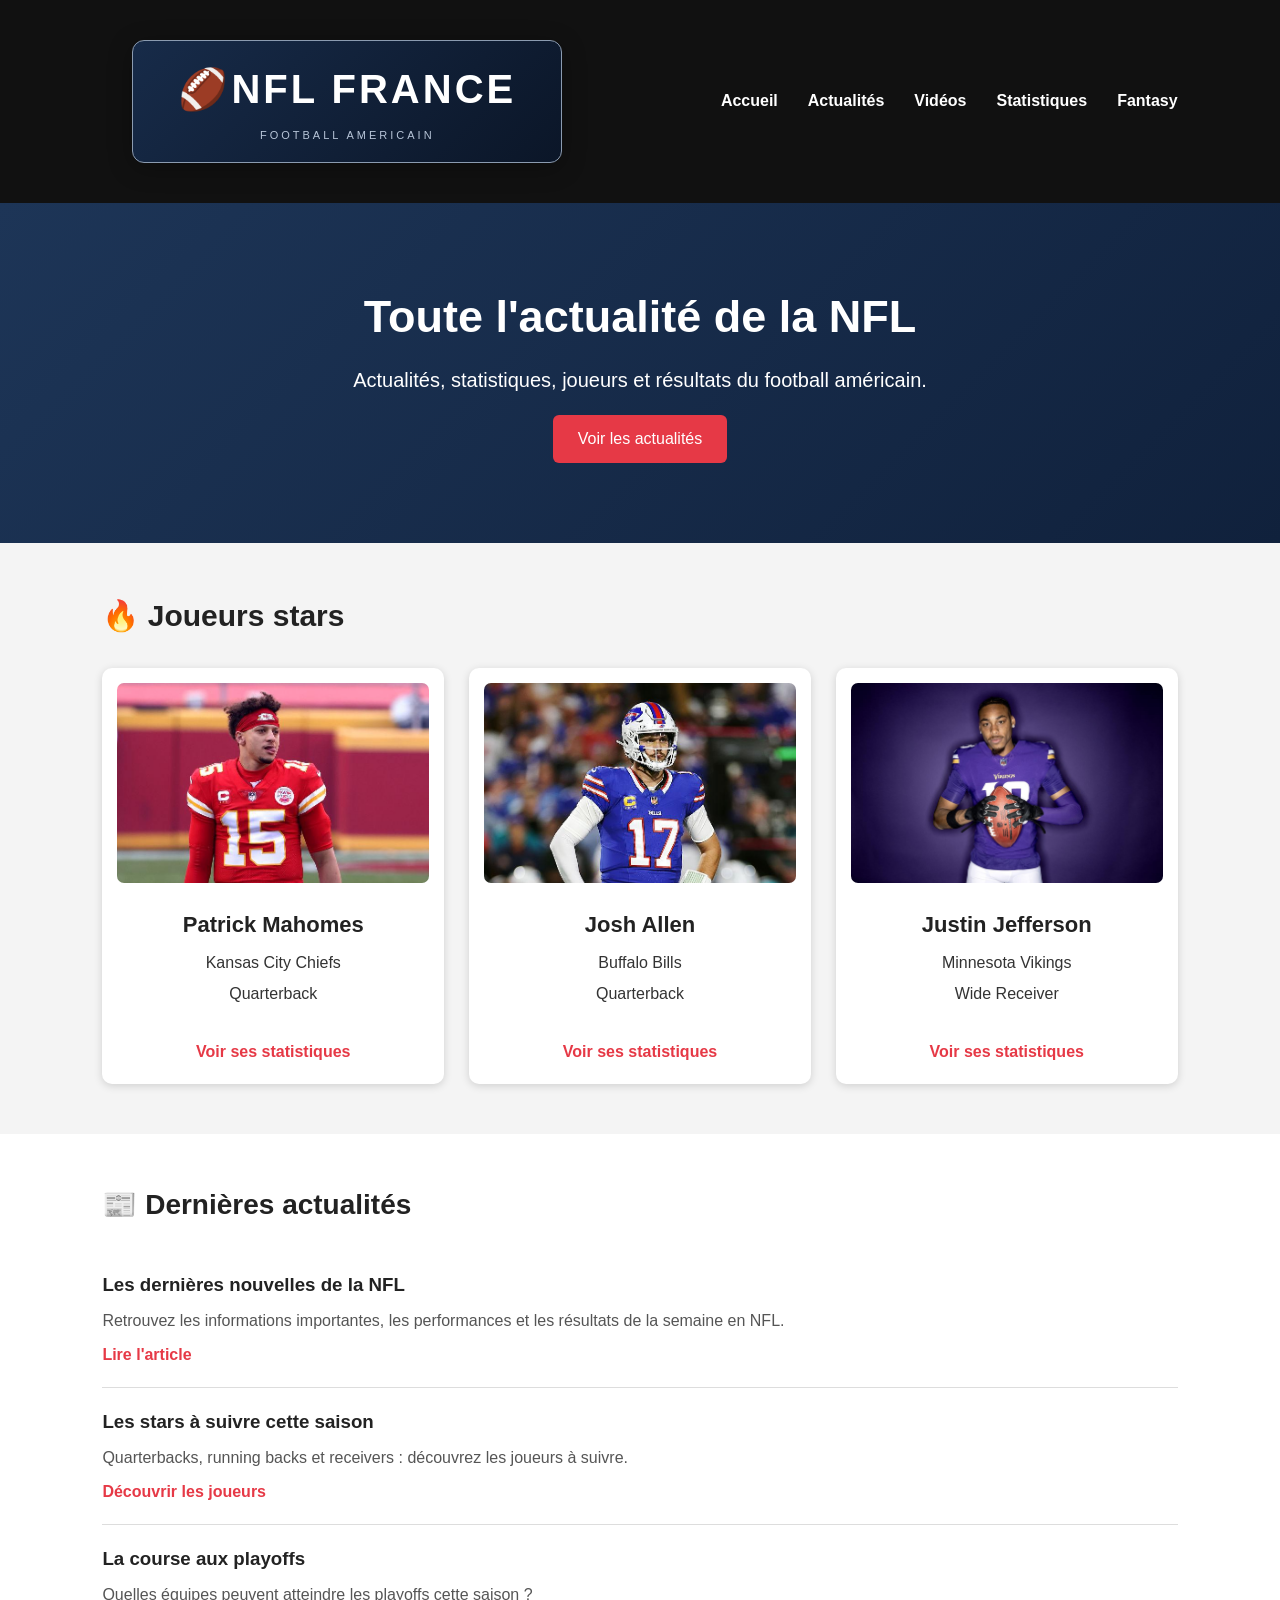
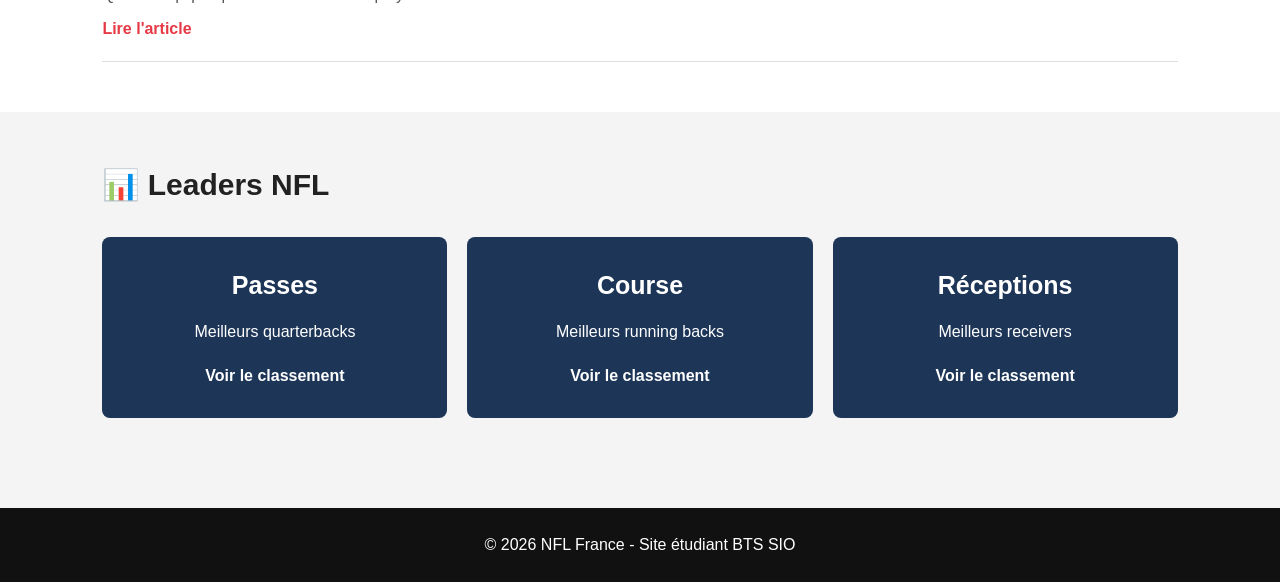
==== commit f9aed7a5: "Mise a jour Logo NFL" ====
--- a/index.html
+++ b/index.html
@@ -27,8 +27,9 @@
 
     <header>
 
-        <div class="logo">
+        <div class="logo-nfl">
             <h1>🏈NFL FRANCE</h1>
+            <p>FOOTBALL AMERICAIN</p>
         </div>
 
         <nav>
--- a/style.css
+++ b/style.css
@@ -42,7 +42,50 @@
 .logo h1 {
     font-size: 28px;
 }
-
+.logo-nfl {
+    width: fit-content;
+    max-width: 100%;
+    margin: 20px 0 20px 30px;
+    padding: 18px 45px;
+    text-align: center;
+
+    background: linear-gradient(135deg, #172b49, #0b1628);
+    border: 1px solid #8b9bb0;
+    border-radius: 12px;
+
+    box-shadow: 0 5px 25px rgba(0, 0, 0, 0.3);
+}
+
+.logo-nfl h1 {
+    color: #ffffff;
+    font-size: 40px;
+    font-weight: 900;
+    letter-spacing: 3px;
+    margin: 0;
+}
+
+.logo-nfl p {
+    color: #b7c5d8;
+    font-size: 11px;
+    letter-spacing: 3px;
+    margin: 8px 0 0;
+}
+
+@media (max-width: 600px) {
+    .logo-nfl {
+        padding: 15px 20px;
+    }
+
+    .logo-nfl h1 {
+        font-size: 26px;
+        letter-spacing: 1px;
+    }
+
+    .logo-nfl p {
+        font-size: 9px;
+        letter-spacing: 1px;
+    }
+}
 .logo-site {
     color: white;
     font-size: 26px;
@@ -1951,3 +1994,8 @@
     gap: 8px;
   }
 }
+@media (max-width: 600px) {
+    .logo-nfl {
+        margin: 20px auto;
+    }
+}
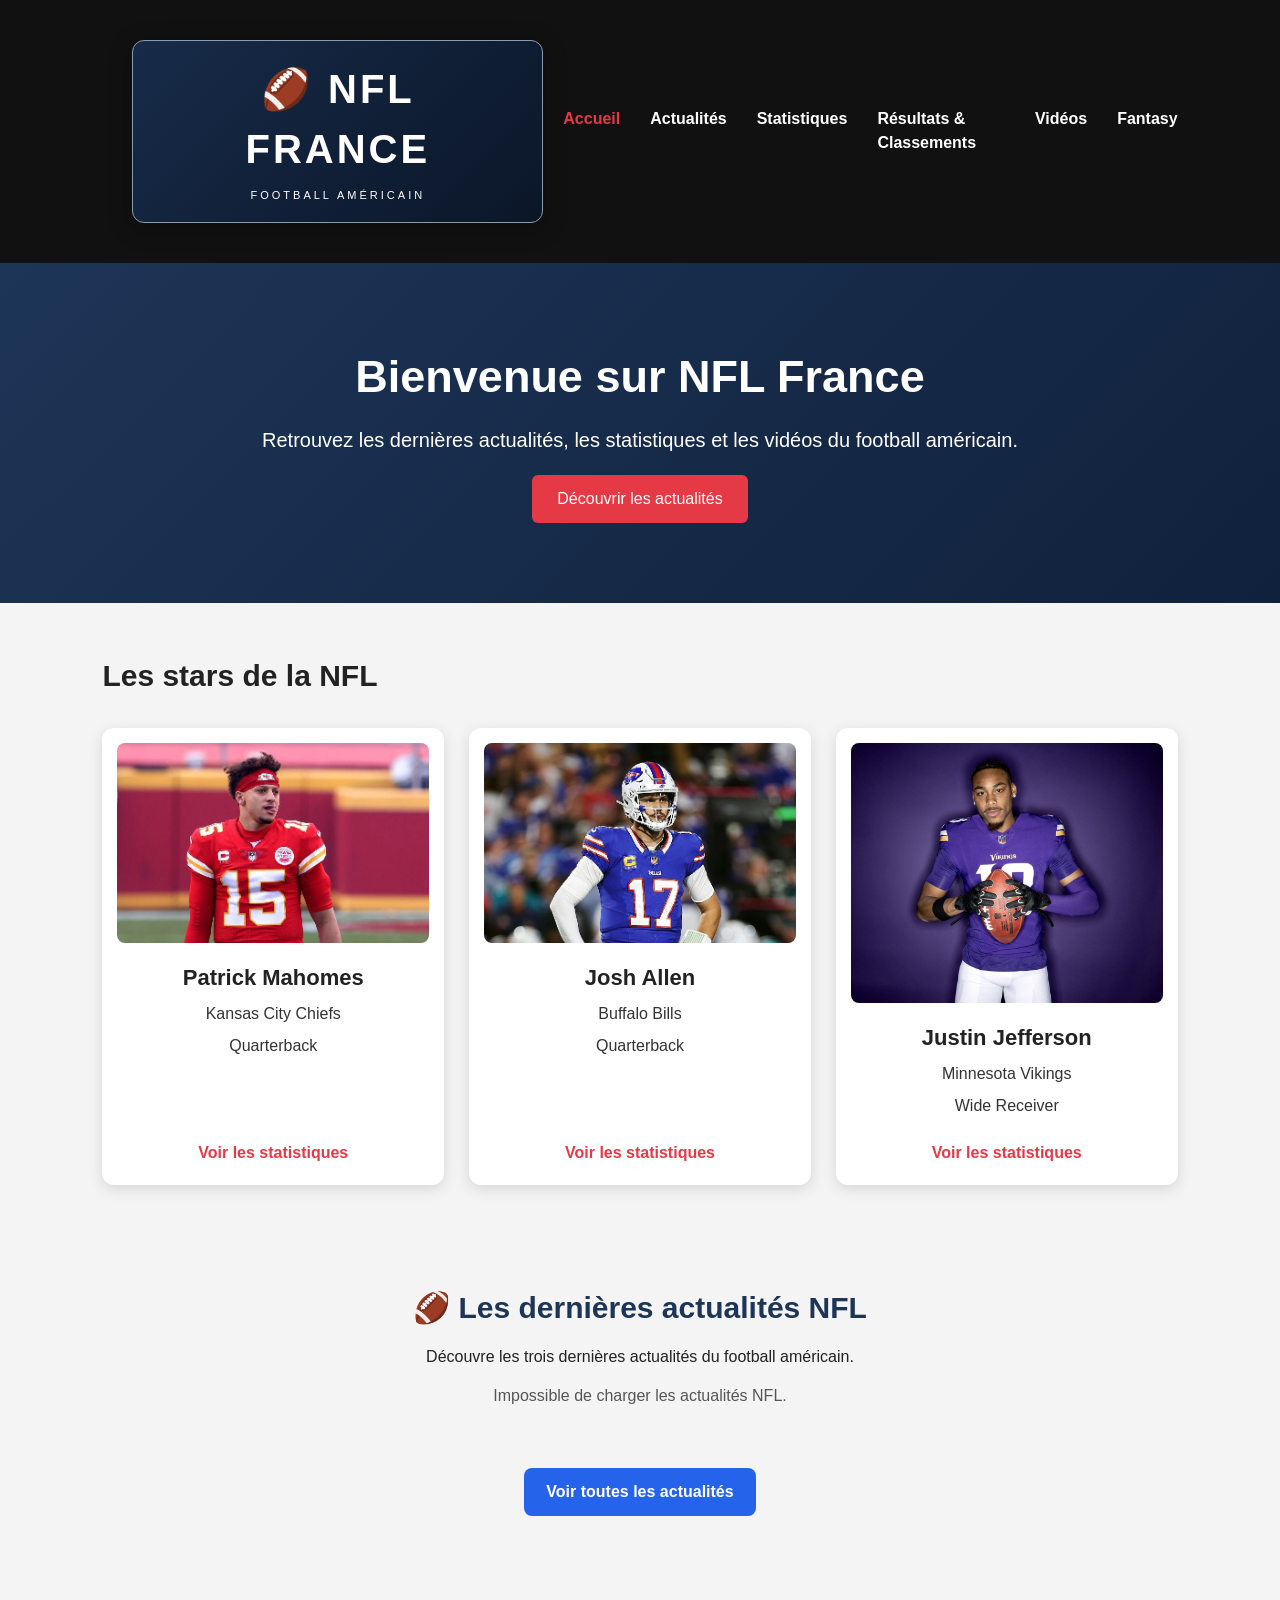
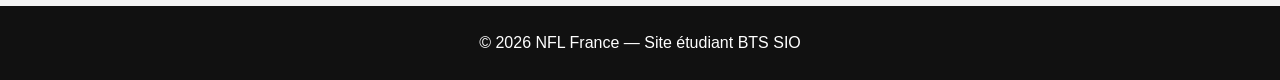
==== commit 41661cc3: "MAJ" ====
--- a/index.html
+++ b/index.html
@@ -1,312 +1,137 @@
+
 <!DOCTYPE html>
 <html lang="fr">
 
 <head>
     <meta charset="UTF-8">
+    <meta name="viewport" content="width=device-width, initial-scale=1.0">
 
-    <meta
-        name="viewport"
-        content="width=device-width, initial-scale=1.0"
-    >
+    <title>🏈 NFL France - Accueil</title>
 
-    <title>🏈NFL France - Accueil</title>
-
-    <link rel="stylesheet" href="style.css">
-    <link rel="stylesheet" href="actualite/actualites.html">
-    <script src="actualites.js" defer></script>
-    
-    
+    <link rel="stylesheet" href="style.css?v=5">
+    <script src="actualite.js" defer></script>
 </head>
-
 
 <body>
 
-    <!-- ========================= -->
-    <!-- EN-TÊTE DU SITE -->
-    <!-- ========================= -->
-
     <header>
-
         <div class="logo-nfl">
-            <h1>🏈NFL FRANCE</h1>
-            <p>FOOTBALL AMERICAIN</p>
+            <h1>🏈 NFL FRANCE</h1>
+            <p>FOOTBALL AMÉRICAIN</p>
         </div>
 
         <nav>
             <ul>
-                <li>
-                    <a href="index.html">Accueil</a>
-                </li>
-
-                <li>
-                    <a href="actualites.html">Actualités</a>
-                </li>
-
-                <li>
-                    <a href="videos.html">Vidéos</a>
-                </li>
-
-                <li>
-                    <a href="statistiques.html">Statistiques</a>
-                </li>
-                <li>
-                    <a href="fantasy.html">Fantasy</a>
-                </li>
+                <li><a href="index.html" class="actif">Accueil</a></li>
+                <li><a href="actualites.html">Actualités</a></li>
+                <li><a href="statistiques.html">Statistiques</a></li>
+                <li><a href="resultats.html">Résultats & Classements</a></li>
+                <li><a href="videos.html">Vidéos</a></li>
+                <li><a href="fantasy.html">Fantasy</a></li>
             </ul>
         </nav>
-
     </header>
 
+    <main>
 
-    <!-- ========================= -->
-    <!-- BANNIÈRE PRINCIPALE -->
-    <!-- ========================= -->
+        <section class="banniere">
+            <h1>Bienvenue sur NFL France</h1>
+            <p>
+                Retrouvez les dernières actualités,
+                les statistiques et les vidéos
+                du football américain.
+            </p>
+            <a href="actualites.html" class="bouton">
+                Découvrir les actualités
+            </a>
+        </section>
 
-    <section class="banniere">
+        <section class="joueurs-stars">
 
-        <h2>Toute l'actualité de la NFL</h2>
+            <h2>Les stars de la NFL</h2>
 
-        <p>
-            Actualités, statistiques, joueurs et résultats
-            du football américain.
-        </p>
+            <div class="liste-joueurs">
 
-        <a href="actualites.html" class="bouton">
-            Voir les actualités
-        </a>
+                <article class="carte-joueur">
+                    <img
+                        src="MAHOMES 2.jpg"
+                        alt="Patrick Mahomes"
+                        class="photo-joueur"
+                    >
 
-    </section>
+                    <h3>Patrick Mahomes</h3>
+                    <p>Kansas City Chiefs</p>
+                    <p>Quarterback</p>
 
+                    <a href="statistiques.html?joueur=Patrick%20Mahomes">
+                        Voir les statistiques
+                    </a>
+                </article>
 
-    <!-- ========================= -->
-    <!-- JOUEURS STARS -->
-    <!-- ========================= -->
+                <article class="carte-joueur">
+                    <img
+                        src="ALLEN 2.jpg"
+                        alt="Josh Allen"
+                        class="photo-joueur"
+                    >
 
-    <section class="joueurs-stars">
+                    <h3>Josh Allen</h3>
+                    <p>Buffalo Bills</p>
+                    <p>Quarterback</p>
 
-        <h2>🔥 Joueurs stars</h2>
+                    <a href="statistiques.html?joueur=Josh%20Allen">
+                        Voir les statistiques
+                    </a>
+                </article>
 
-        <div class="liste-joueurs">
+                <article class="carte-joueur">
+                    <img
+                        src="JEFFERSON 2.jpg"
+                        alt="Justin Jefferson"
+                        class="photo-joueur"
+                    >
 
+                    <h3>Justin Jefferson</h3>
+                    <p>Minnesota Vikings</p>
+                    <p>Wide Receiver</p>
 
-            <!-- PATRICK MAHOMES -->
-
-            <div class="carte-joueur">
-
-                <div class="photo-joueur">
-                    <img src="MAHOMES 2.jpg" alt="photo de mahomes">
-                </div>
-
-                <h3>Patrick Mahomes</h3>
-
-                <p>
-                    Kansas City Chiefs
-                </p>
-
-                <p>
-                    Quarterback
-                </p>
-
-                <a href="statistiques.html?joueur=Patrick%20Mahomes">
-    Voir ses statistiques
-</a>
+                    <a href="statistiques.html?joueur=Justin%20Jefferson">
+                        Voir les statistiques
+                    </a>
+                </article>
 
             </div>
+        </section>
 
+        <section class="actus-accueil">
 
-            <!-- JOSH ALLEN -->
+            <h2>🏈 Les dernières actualités NFL</h2>
 
-            <div class="carte-joueur">
+            <p>
+                Découvre les trois dernières actualités
+                du football américain.
+            </p>
 
-                <div class="photo-joueur">
-                    <img src="ALLEN 2.jpg" alt="photo de allen">
-                </div>
+            <p id="message-accueil">
+                Chargement des actualités NFL...
+            </p>
 
-                <h3>Josh Allen</h3>
-
-                <p>
-                    Buffalo Bills
-                </p>
-
-                <p>
-                    Quarterback
-                </p>
-
-                <a href="statistiques.html?joueur=Josh%20Allen">
-    Voir ses statistiques
-</a>
-
+            <div
+                id="dernieres-actus"
+                class="grille-actus">
             </div>
 
-
-            <!-- JUSTIN JEFFERSON -->
-
-            <div class="carte-joueur">
-
-                <div class="photo-joueur">
-                    <img src="JEFFERSON 2.jpg" alt="photo de jefferson">
-                </div>
-
-                <h3>Justin Jefferson</h3>
-
-                <p>
-                    Minnesota Vikings
-                </p>
-
-                <p>
-                    Wide Receiver
-                </p>
-
-                <a href="statistiques.html?joueur=Justin%20Jefferson">
-    Voir ses statistiques
-</a>
-
-            </div>
-
-        </div>
-
-    </section>
-
-
-    <!-- ========================= -->
-    <!-- ACTUALITÉS -->
-    <!-- ========================= -->
-
-    <section class="actualites">
-
-        <h2>📰 Dernières actualités</h2>
-
-
-        <article class="article">
-
-            <h3>
-                Les dernières nouvelles de la NFL
-            </h3>
-
-            <p>
-                Retrouvez les informations importantes,
-                les performances et les résultats
-                de la semaine en NFL.
-            </p>
-
-            <a href="actualites.html">
-                Lire l'article
+            <a href="actualites.html" class="bouton-actus">
+                Voir toutes les actualités
             </a>
 
-        </article>
+        </section>
 
-
-        <article class="article">
-
-            <h3>
-                Les stars à suivre cette saison
-            </h3>
-
-            <p>
-                Quarterbacks, running backs et receivers :
-                découvrez les joueurs à suivre.
-            </p>
-
-            <a href="joueurs.html">
-                Découvrir les joueurs
-            </a>
-
-        </article>
-
-
-        <article class="article">
-
-            <h3>
-                La course aux playoffs
-            </h3>
-
-            <p>
-                Quelles équipes peuvent atteindre
-                les playoffs cette saison ?
-            </p>
-
-            <a href="actualites.html">
-                Lire l'article
-            </a>
-
-        </article>
-
-    </section>
-
-
-    <!-- ========================= -->
-    <!-- STATISTIQUES -->
-    <!-- ========================= -->
-
-    <section class="statistiques">
-
-        <h2>📊 Leaders NFL</h2>
-
-        <div class="stats-container">
-
-
-            <div class="stat">
-
-                <h3>Passes</h3>
-
-                <p>
-                    Meilleurs quarterbacks
-                </p>
-
-                <a href="statistiques.html">
-                    Voir le classement
-                </a>
-
-            </div>
-
-
-            <div class="stat">
-
-                <h3>Course</h3>
-
-                <p>
-                    Meilleurs running backs
-                </p>
-
-                <a href="statistiques.html">
-                    Voir le classement
-                </a>
-
-            </div>
-
-
-            <div class="stat">
-
-                <h3>Réceptions</h3>
-
-                <p>
-                    Meilleurs receivers
-                </p>
-
-                <a href="statistiques.html">
-                    Voir le classement
-                </a>
-
-            </div>
-
-
-        </div>
-
-    </section>
-
-
-    <!-- ========================= -->
-    <!-- PIED DE PAGE -->
-    <!-- ========================= -->
+    </main>
 
     <footer>
-
-        <p>
-            © 2026 NFL France - Site étudiant BTS SIO
-        </p>
-
+        <p>© 2026 NFL France — Site étudiant BTS SIO</p>
     </footer>
 
 </body>
-
-</html>+</html>
--- a/style.css
+++ b/style.css
@@ -1,4 +1,3 @@
-
 /* ============================= */
 /* RÉGLAGES GÉNÉRAUX */
 /* ============================= */
@@ -20,7 +19,9 @@
     max-width: 100%;
 }
 
-button, input, select {
+button,
+input,
+select {
     font: inherit;
 }
 
@@ -42,17 +43,16 @@
 .logo h1 {
     font-size: 28px;
 }
+
 .logo-nfl {
     width: fit-content;
     max-width: 100%;
     margin: 20px 0 20px 30px;
     padding: 18px 45px;
     text-align: center;
-
     background: linear-gradient(135deg, #172b49, #0b1628);
     border: 1px solid #8b9bb0;
     border-radius: 12px;
-
     box-shadow: 0 5px 25px rgba(0, 0, 0, 0.3);
 }
 
@@ -65,27 +65,12 @@
 }
 
 .logo-nfl p {
-    color: #b7c5d8;
+    color: #ffffff;
     font-size: 11px;
     letter-spacing: 3px;
     margin: 8px 0 0;
 }
 
-@media (max-width: 600px) {
-    .logo-nfl {
-        padding: 15px 20px;
-    }
-
-    .logo-nfl h1 {
-        font-size: 26px;
-        letter-spacing: 1px;
-    }
-
-    .logo-nfl p {
-        font-size: 9px;
-        letter-spacing: 1px;
-    }
-}
 .logo-site {
     color: white;
     font-size: 26px;
@@ -336,7 +321,7 @@
     min-width: 0;
     display: flex;
     flex-direction: column;
-    box-shadow: 0 2px 8px rgba(0,0,0,0.15);
+    box-shadow: 0 2px 8px rgba(0, 0, 0, 0.15);
 }
 
 .carte-actualite .image-actualite {
@@ -377,7 +362,6 @@
 .contenu-actualite a:hover {
     text-decoration: underline;
 }
-
 /* ============================= */
 /* PAGE ARTICLE */
 /* ============================= */
@@ -859,7 +843,6 @@
     color: #666;
     margin: 25px 0;
 }
-
 /* ============================= */
 /* FOOTER */
 /* ============================= */
@@ -940,6 +923,21 @@
         font-size: 24px;
     }
 
+    .logo-nfl {
+        margin: 20px auto;
+        padding: 15px 20px;
+    }
+
+    .logo-nfl h1 {
+        font-size: 26px;
+        letter-spacing: 1px;
+    }
+
+    .logo-nfl p {
+        font-size: 9px;
+        letter-spacing: 1px;
+    }
+
     nav ul,
     .entete nav {
         gap: 12px;
@@ -1039,7 +1037,10 @@
         font-size: 13px;
     }
 }
+
+/* ============================= */
 /* CORRECTION DES CARTES JOUEURS */
+/* ============================= */
 
 .liste-joueurs {
     display: flex;
@@ -1093,6 +1094,7 @@
 }
 
 @media (max-width: 800px) {
+
     .liste-joueurs {
         flex-direction: column;
     }
@@ -1102,7 +1104,9 @@
     }
 }
 
-/* CORRECTION DÉFINITIVE DES CARTES JOUEURS */
+/* ============================= */
+/* CORRECTION DÉFINITIVE CARTES */
+/* ============================= */
 
 .joueurs-stars .liste-joueurs {
     display: flex;
@@ -1172,6 +1176,7 @@
 }
 
 @media (max-width: 800px) {
+
     .joueurs-stars .liste-joueurs {
         flex-direction: column;
     }
@@ -1181,7 +1186,9 @@
     }
 }
 
-/* CORRECTION PHOTOS JOUEURS ACCUEIL */
+/* ============================= */
+/* CORRECTION PHOTOS JOUEURS */
+/* ============================= */
 
 .joueurs-stars .carte-joueur .photo-joueur {
     width: 100%;
@@ -1214,6 +1221,11 @@
     margin-top: 12px;
     color: #e63946;
 }
+
+/* ============================= */
+/* MINIATURES VIDÉOS */
+/* ============================= */
+
 .miniature-video {
     position: relative;
     width: 100%;
@@ -1240,6 +1252,7 @@
     font-size: 26px;
     cursor: pointer;
 }
+
 .bouton-video {
     display: inline-block;
     background: #e63946;
@@ -1255,6 +1268,7 @@
     background: #c1121f;
     transform: scale(1.05);
 }
+
 .lecteur-video {
     width: 100%;
     aspect-ratio: 16 / 9;
@@ -1304,8 +1318,9 @@
 .lien-video:hover .bouton-video {
     background: #cc0029;
 }
-
-/* ===== FANTASY NFL FRANCE ===== */
+/* ============================= */
+/* FANTASY NFL FRANCE */
+/* ============================= */
 
 [hidden] {
     display: none !important;
@@ -1325,6 +1340,8 @@
     letter-spacing: 2px;
     margin-bottom: 10px;
 }
+
+/* BANNIÈRE FANTASY */
 
 .fantasy-hero {
     background: linear-gradient(115deg, #0b1425, #1d3557);
@@ -1642,9 +1659,12 @@
     margin-top: 20px;
 }
 
-/* TABLETTE */
+/* ============================= */
+/* RESPONSIVE FANTASY */
+/* ============================= */
 
 @media (max-width: 900px) {
+
     .fantasy-columns {
         grid-template-columns: 1fr;
     }
@@ -1654,9 +1674,8 @@
     }
 }
 
-/* TÉLÉPHONE */
-
 @media (max-width: 600px) {
+
     .fantasy-page {
         padding: 16px 12px 45px;
     }
@@ -1701,301 +1720,791 @@
     }
 }
 
+/* ============================= */
+/* PHOTOS JOUEURS FANTASY */
+/* ============================= */
+
 .fantasy-player-images {
-  position: relative;
-  width: 76px;
-  height: 76px;
-  flex-shrink: 0;
+    position: relative;
+    width: 76px;
+    height: 76px;
+    flex-shrink: 0;
 }
 
 .fantasy-player-photo {
-  display: block;
-  width: 68px;
-  height: 68px;
-  border-radius: 50%;
-  object-fit: cover;
-  object-position: center top;
-  background: #172338;
+    display: block;
+    width: 68px;
+    height: 68px;
+    border-radius: 50%;
+    object-fit: cover;
+    object-position: center top;
+    background: #172338;
 }
 
 .fantasy-team-logo {
-  position: absolute;
-  right: 0;
-  bottom: 0;
-  width: 30px;
-  height: 30px;
-  object-fit: contain;
-  border-radius: 50%;
-  background: white;
-  padding: 3px;
+    position: absolute;
+    right: 0;
+    bottom: 0;
+    width: 30px;
+    height: 30px;
+    object-fit: contain;
+    border-radius: 50%;
+    background: white;
+    padding: 3px;
 }
 
 .player-row,
 .roster-row {
-  display: flex;
-  align-items: center;
-  gap: 15px;
+    display: flex;
+    align-items: center;
+    gap: 15px;
 }
 
 .player-info {
-  display: flex;
-  flex: 1;
-  flex-direction: column;
-  gap: 5px;
-  min-width: 0;
+    display: flex;
+    flex: 1;
+    flex-direction: column;
+    gap: 5px;
+    min-width: 0;
 }
 
 .player-info strong {
-  font-size: 15px;
+    font-size: 15px;
 }
 
 .player-info small {
-  font-size: 12px;
-  color: #94a3b8;
+    font-size: 12px;
+    color: #94a3b8;
 }
 
 .fantasy-projection {
-  display: flex;
-  flex-direction: column;
-  align-items: center;
-  min-width: 75px;
-  gap: 4px;
+    display: flex;
+    flex-direction: column;
+    align-items: center;
+    min-width: 75px;
+    gap: 4px;
 }
 
 .fantasy-projection strong {
-  color: #38bdf8;
-  font-size: 19px;
+    color: #38bdf8;
+    font-size: 19px;
 }
 
 .fantasy-projection small {
-  color: #94a3b8;
-  font-size: 10px;
+    color: #94a3b8;
+    font-size: 10px;
 }
 
 .fantasy-injury {
-  color: #fb923c !important;
+    color: #fb923c !important;
 }
 
 .fantasy-player-count {
-  color: #94a3b8;
-  margin-bottom: 15px;
+    color: #94a3b8;
+    margin-bottom: 15px;
 }
 
 #nfl-team-filter {
-  padding: 10px;
-  border-radius: 8px;
-  background: #172338;
-  color: white;
-  border: 1px solid #334155;
-  max-width: 220px;
+    padding: 10px;
+    border-radius: 8px;
+    background: #172338;
+    color: white;
+    border: 1px solid #334155;
+    max-width: 220px;
 }
 
 #load-more-players {
-  display: block;
-  margin: 20px auto;
-  padding: 12px 24px;
-  border: none;
-  border-radius: 8px;
-  background: #2563eb;
-  color: white;
-  font-weight: bold;
-  cursor: pointer;
+    display: block;
+    margin: 20px auto;
+    padding: 12px 24px;
+    border: none;
+    border-radius: 8px;
+    background: #2563eb;
+    color: white;
+    font-weight: bold;
+    cursor: pointer;
 }
 
 #load-more-players:hover {
-  background: #1d4ed8;
-}
+    background: #1d4ed8;
+}
+
+/* RESPONSIVE PHOTOS FANTASY */
 
 @media (max-width: 600px) {
-  .fantasy-player-images {
-    width: 55px;
-    height: 55px;
-  }
-
-  .fantasy-player-photo {
-    width: 50px;
-    height: 50px;
-  }
-
-  .fantasy-team-logo {
-    width: 23px;
-    height: 23px;
-  }
-
-  .player-row,
-  .roster-row {
+
+    .fantasy-player-images {
+        width: 55px;
+        height: 55px;
+    }
+
+    .fantasy-player-photo {
+        width: 50px;
+        height: 50px;
+    }
+
+    .fantasy-team-logo {
+        width: 23px;
+        height: 23px;
+    }
+
+    .player-row,
+    .roster-row {
+        gap: 8px;
+    }
+
+    .player-info strong {
+        font-size: 13px;
+    }
+
+    .fantasy-projection {
+        min-width: 52px;
+    }
+
+    .fantasy-projection strong {
+        font-size: 15px;
+    }
+
+    #nfl-team-filter {
+        max-width: 100%;
+    }
+}
+/* ============================= */
+/* FENÊTRE MODALE FANTASY */
+/* ============================= */
+
+.fantasy-modal-overlay {
+    position: fixed;
+    inset: 0;
+    z-index: 9999;
+    display: flex;
+    justify-content: center;
+    align-items: center;
+    padding: 20px;
+    background: rgba(0, 0, 0, 0.8);
+    backdrop-filter: blur(6px);
+}
+
+.fantasy-modal {
+    position: relative;
+    width: 100%;
+    max-width: 460px;
+    padding: 30px;
+    background: #192842;
+    color: white;
+    border: 1px solid #354966;
+    border-radius: 18px;
+    box-shadow: 0 20px 70px rgba(0, 0, 0, 0.5);
+    animation: fantasyModalOpen 0.2s ease;
+}
+
+.fantasy-modal h2 {
+    margin: 0 30px 24px 0;
+    font-size: 23px;
+    color: white;
+}
+
+.fantasy-modal-close {
+    position: absolute;
+    top: 14px;
+    right: 16px;
+    padding: 5px 10px;
+    background: transparent;
+    border: none;
+    color: #94a3b8;
+    font-size: 26px;
+    cursor: pointer;
+}
+
+.fantasy-modal-player {
+    display: flex;
+    align-items: center;
+    gap: 18px;
+    padding: 18px;
+    background: #101d32;
+    border-radius: 12px;
+    margin-bottom: 18px;
+}
+
+.fantasy-modal-info {
+    flex: 1;
+    min-width: 0;
+}
+
+.fantasy-modal-info h3 {
+    margin: 0 0 8px;
+    font-size: 19px;
+    color: white;
+}
+
+.fantasy-modal-info p {
+    margin: 5px 0;
+    color: #94a3b8;
+    font-size: 13px;
+}
+
+.fantasy-modal-info .fantasy-modal-points {
+    color: #60a5fa;
+    font-weight: bold;
+}
+
+.fantasy-modal-message {
+    color: #cbd5e1;
+    font-size: 14px;
+    line-height: 1.6;
+    margin: 0 0 24px;
+}
+
+.fantasy-modal-actions {
+    display: flex;
+    gap: 12px;
+    margin-top: 22px;
+}
+
+.fantasy-modal-actions button {
+    flex: 1;
+    padding: 13px 12px;
+    border: none;
+    border-radius: 9px;
+    font-size: 14px;
+    font-weight: bold;
+    cursor: pointer;
+}
+
+.fantasy-modal-cancel {
+    background: #334155;
+    color: white;
+}
+
+.fantasy-modal-confirm {
+    background: #2563eb;
+    color: white;
+}
+
+.fantasy-modal-confirm:hover {
+    background: #1d4ed8;
+}
+
+.fantasy-modal-danger {
+    background: #dc2626;
+}
+
+.fantasy-modal-danger:hover {
+    background: #b91c1c;
+}
+
+@keyframes fantasyModalOpen {
+    from {
+        opacity: 0;
+        transform: scale(0.94);
+    }
+
+    to {
+        opacity: 1;
+        transform: scale(1);
+    }
+}
+
+/* RESPONSIVE FENÊTRE FANTASY */
+
+@media (max-width: 500px) {
+
+    .fantasy-modal {
+        padding: 20px;
+    }
+
+    .fantasy-modal h2 {
+        font-size: 20px;
+    }
+
+    .fantasy-modal-player {
+        padding: 12px;
+        gap: 12px;
+    }
+
+    .fantasy-modal-actions {
+        gap: 8px;
+    }
+}
+
+/* ============================= */
+/* ACTUALITÉS AUTOMATIQUES ACCUEIL */
+/* ============================= */
+
+.actus-accueil {
+    padding: 40px 20px;
+    text-align: center;
+}
+
+.actus-accueil h2 {
+    color: #1d3557;
+    margin-bottom: 20px;
+    font-size: 30px;
+}
+
+.actus-grid,
+.grille-actus {
+    display: grid;
+    grid-template-columns: repeat(3, minmax(0, 1fr));
+    gap: 20px;
+    max-width: 1200px;
+    margin: 30px auto;
+}
+
+.actus-grid .carte-actualite,
+.grille-actus .carte-actualite {
+    background: white;
+    border-radius: 12px;
+    overflow: hidden;
+    box-shadow: 0 3px 12px rgba(0, 0, 0, 0.12);
+    text-align: left;
+}
+
+.actus-grid .image-actualite,
+.grille-actus .image-actualite {
+    display: block;
+    width: 100%;
+    height: 200px;
+    object-fit: cover;
+}
+
+.actus-grid .contenu-actualite,
+.grille-actus .contenu-actualite {
+    padding: 18px;
+}
+
+.voir-tout {
+    display: block;
+    text-align: center;
+    margin-top: 30px;
+    color: #e63946;
+    font-weight: bold;
+    text-decoration: none;
+}
+
+.voir-tout:hover {
+    text-decoration: underline;
+}
+
+/* RESPONSIVE ACTUALITÉS */
+
+@media (max-width: 700px) {
+
+    .actus-grid,
+    .grille-actus {
+        grid-template-columns: 1fr;
+    }
+
+    .actus-accueil {
+        padding: 35px 5%;
+    }
+
+    .actus-accueil h2 {
+        font-size: 25px;
+    }
+}
+/* ============================= */
+/* CARTES ACTUALITÉS ACCUEIL */
+/* ============================= */
+
+.carte-actu {
+    background-color: #151c2e;
+    color: white;
+    padding: 20px;
+    border-radius: 10px;
+    text-align: left;
+}
+
+.carte-actu img {
+    width: 100%;
+    height: 180px;
+    object-fit: cover;
+}
+
+.carte-actu h3 {
+    margin: 15px 0;
+}
+
+.bouton-actus {
+    display: inline-block;
+    background-color: #2563eb;
+    color: white;
+    padding: 12px 20px;
+    border-radius: 8px;
+    text-decoration: none;
+}
+
+.bouton-actus:hover {
+    background-color: #1d4ed8;
+}
+
+/* ACCUEIL NFL FRANCE */
+
+.joueurs-stars .liste-joueurs {
+    display: grid;
+    grid-template-columns: repeat(3, minmax(0, 1fr));
+    gap: 25px;
+}
+
+.joueurs-stars .carte-joueur {
+    width: 100%;
+    min-width: 0;
+    background: white;
+    border-radius: 12px;
+    padding: 15px;
+    display: flex;
+    flex-direction: column;
+    align-items: center;
+    text-align: center;
+    box-shadow: 0 4px 15px rgba(0, 0, 0, 0.12);
+}
+
+.joueurs-stars .carte-joueur img.photo-joueur {
+    width: 100%;
+    height: 260px;
+    min-height: 260px;
+    max-height: 260px;
+    object-fit: cover;
+    object-position: center 25%;
+    display: block;
+    border-radius: 8px;
+    margin-bottom: 18px;
+}
+
+.joueurs-stars .carte-joueur h3 {
+    font-size: 22px;
+    margin-bottom: 8px;
+}
+
+.joueurs-stars .carte-joueur p {
+    margin-bottom: 8px;
+}
+
+.joueurs-stars .carte-joueur a {
+    margin-top: auto;
+    padding-top: 15px;
+    color: #e63946;
+    font-weight: bold;
+    text-decoration: none;
+}
+
+.actus-accueil {
+    padding: 50px 8%;
+    background: #f4f4f4;
+    text-align: center;
+}
+
+.actus-accueil h2 {
+    color: #1d3557;
+    font-size: 30px;
+    margin-bottom: 15px;
+}
+
+.grille-actus {
+    display: grid;
+    grid-template-columns: repeat(3, minmax(0, 1fr));
+    gap: 20px;
+    margin: 30px auto;
+    max-width: 1200px;
+}
+
+.grille-actus .carte-actualite {
+    background: white;
+    border-radius: 12px;
+    overflow: hidden;
+    text-align: left;
+    box-shadow: 0 3px 12px rgba(0, 0, 0, 0.12);
+}
+
+.grille-actus .image-actualite {
+    width: 100%;
+    height: 190px;
+    object-fit: cover;
+}
+
+.grille-actus .contenu-actualite {
+    padding: 18px;
+}
+
+.grille-actus .contenu-actualite h3 {
+    color: #222;
+    font-size: 18px;
+}
+
+#message-accueil {
+    color: #555;
+    margin: 15px 0;
+}
+
+.bouton-actus {
+    display: inline-block;
+    background: #2563eb;
+    color: white;
+    padding: 12px 22px;
+    border-radius: 8px;
+    text-decoration: none;
+    font-weight: bold;
+}
+
+@media (max-width: 800px) {
+    .joueurs-stars .liste-joueurs {
+        grid-template-columns: 1fr;
+    }
+
+    .grille-actus {
+        grid-template-columns: 1fr;
+    }
+
+    .joueurs-stars .carte-joueur {
+        width: 100%;
+    }
+}
+.joueur img {
+    width: 100%;
+    height: 250px;
+    object-fit: cover;
+    object-position: center;
+    border-radius: 12px;
+    display: block;
+}
+/* Patrick Mahomes */
+.joueur:nth-child(1) img {
+    object-position: center 20%;
+}
+
+/* Josh Allen */
+.joueur:nth-child(2) img {
+    object-position: center 0%;
+}
+
+/* Justin Jefferson */
+.joueur:nth-child(3) img {
+    object-position: center 50%;
+}
+.joueur img {
+    width: 100%;
+    height: 280px;
+    object-fit: cover;
+    object-position: center 25%;
+    border-radius: 12px;
+}
+/* Patrick Mahomes */
+.joueur:nth-child(1) img {
+    object-fit: cover;
+    object-position: center 10%;
+}
+
+/* Josh Allen */
+.joueur:nth-child(2) img {
+    object-fit: cover;
+    object-position: center 10%;
+}
+/* Patrick Mahomes */
+.joueur:nth-child(1) img {
+    width: 100%;
+    height: 280px;
+    object-fit: contain;
+    object-position: center top;
+}
+
+/* Josh Allen */
+.joueur:nth-child(2) img {
+    width: 100%;
+    height: 280px;
+    object-fit: contain;
+    object-position: center top;
+}
+/* MAHOMES ET JOSH ALLEN */
+
+.joueurs-stars .carte-joueur:nth-child(1) > img.photo-joueur,
+.joueurs-stars .carte-joueur:nth-child(2) > img.photo-joueur {
+    width: 100%;
+    height: 200px;
+    min-height: 200px;
+    max-height: 200px;
+    object-fit: cover;
+    object-position: center top;
+}
+
+/* RÉSULTATS ET CLASSEMENTS NFL */
+
+.resultats-page {
+    max-width: 1250px;
+    margin: 35px auto;
+    padding: 0 20px 60px;
+}
+
+.resultats-page > h1 {
+    color: #1d3557;
+    margin-bottom: 10px;
+}
+
+.resultats-onglets {
+    display: flex;
+    gap: 12px;
+    margin: 28px 0;
+}
+
+.resultats-onglets button {
+    border: 0;
+    border-radius: 9px;
+    padding: 13px 22px;
+    background: #dce4ee;
+    color: #1d3557;
+    cursor: pointer;
+    font-weight: bold;
+}
+
+.resultats-onglets button.actif {
+    background: #1d3557;
+    color: white;
+}
+
+.resultats-filtres {
+    display: flex;
+    flex-wrap: wrap;
+    gap: 12px;
+    align-items: center;
+    margin-bottom: 22px;
+}
+
+.resultats-filtres select {
+    padding: 10px 14px;
+    border: 1px solid #c9d2df;
+    border-radius: 8px;
+    background: white;
+}
+
+.grille-matchs {
+    display: grid;
+    grid-template-columns: repeat(3, minmax(0, 1fr));
+    gap: 18px;
+}
+
+.carte-match {
+    border: 0;
+    text-align: left;
+    padding: 18px;
+    border-radius: 12px;
+    background: white;
+    box-shadow: 0 3px 12px #0002;
+    cursor: pointer;
+    color: #1c2b43;
+}
+
+.carte-match:hover {
+    outline: 2px solid #e63946;
+}
+
+.carte-match .equipes-match {
+    display: flex;
+    justify-content: space-between;
+    align-items: center;
+    gap: 12px;
+    margin: 12px 0;
+}
+
+.carte-match .equipe-match {
+    display: flex;
+    align-items: center;
     gap: 8px;
-  }
-
-  .player-info strong {
-    font-size: 13px;
-  }
-
-  .fantasy-projection {
-    min-width: 52px;
-  }
-
-  .fantasy-projection strong {
-    font-size: 15px;
-  }
-
-  #nfl-team-filter {
-    max-width: 100%;
-  }
-}
-
-.fantasy-modal-overlay {
-  position: fixed;
-  inset: 0;
-  z-index: 9999;
-  display: flex;
-  justify-content: center;
-  align-items: center;
-  padding: 20px;
-  background: rgba(0, 0, 0, 0.8);
-  backdrop-filter: blur(6px);
-}
-
-.fantasy-modal {
-  position: relative;
-  width: 100%;
-  max-width: 460px;
-  padding: 30px;
-  background: #192842;
-  color: white;
-  border: 1px solid #354966;
-  border-radius: 18px;
-  box-shadow: 0 20px 70px rgba(0, 0, 0, 0.5);
-  animation: fantasyModalOpen 0.2s ease;
-}
-
-.fantasy-modal h2 {
-  margin: 0 30px 24px 0;
-  font-size: 23px;
-  color: white;
-}
-
-.fantasy-modal-close {
-  position: absolute;
-  top: 14px;
-  right: 16px;
-  padding: 5px 10px;
-  background: transparent;
-  border: none;
-  color: #94a3b8;
-  font-size: 26px;
-  cursor: pointer;
-}
-
-.fantasy-modal-player {
-  display: flex;
-  align-items: center;
-  gap: 18px;
-  padding: 18px;
-  background: #101d32;
-  border-radius: 12px;
-  margin-bottom: 18px;
-}
-
-.fantasy-modal-info {
-  flex: 1;
-  min-width: 0;
-}
-
-.fantasy-modal-info h3 {
-  margin: 0 0 8px;
-  font-size: 19px;
-  color: white;
-}
-
-.fantasy-modal-info p {
-  margin: 5px 0;
-  color: #94a3b8;
-  font-size: 13px;
-}
-
-.fantasy-modal-info .fantasy-modal-points {
-  color: #60a5fa;
-  font-weight: bold;
-}
-
-.fantasy-modal-message {
-  color: #cbd5e1;
-  font-size: 14px;
-  line-height: 1.6;
-  margin: 0 0 24px;
-}
-
-.fantasy-modal-actions {
-  display: flex;
-  gap: 12px;
-  margin-top: 22px;
-}
-
-.fantasy-modal-actions button {
-  flex: 1;
-  padding: 13px 12px;
-  border: none;
-  border-radius: 9px;
-  font-size: 14px;
-  font-weight: bold;
-  cursor: pointer;
-}
-
-.fantasy-modal-cancel {
-  background: #334155;
-  color: white;
-}
-
-.fantasy-modal-confirm {
-  background: #2563eb;
-  color: white;
-}
-
-.fantasy-modal-confirm:hover {
-  background: #1d4ed8;
-}
-
-.fantasy-modal-danger {
-  background: #dc2626;
-}
-
-.fantasy-modal-danger:hover {
-  background: #b91c1c;
-}
-
-@keyframes fantasyModalOpen {
-  from {
-    opacity: 0;
-    transform: scale(0.94);
-  }
-
-  to {
-    opacity: 1;
-    transform: scale(1);
-  }
-}
-
-@media (max-width: 500px) {
-  .fantasy-modal {
-    padding: 20px;
-  }
-
-  .fantasy-modal h2 {
-    font-size: 20px;
-  }
-
-  .fantasy-modal-player {
-    padding: 12px;
-    gap: 12px;
-  }
-
-  .fantasy-modal-actions {
-    gap: 8px;
-  }
-}
-@media (max-width: 600px) {
-    .logo-nfl {
-        margin: 20px auto;
-    }
-}+    min-width: 0;
+    flex: 1;
+}
+
+.carte-match .equipe-match:last-child {
+    justify-content: flex-end;
+    text-align: right;
+}
+
+.carte-match img {
+    width: 38px;
+    height: 38px;
+    object-fit: contain;
+}
+
+.carte-match .score-match {
+    font-size: 22px;
+    font-weight: 800;
+    white-space: nowrap;
+}
+
+.carte-match small {
+    color: #617086;
+}
+
+#details-match {
+    background: white;
+    margin-top: 28px;
+    padding: 24px;
+    border-radius: 12px;
+    box-shadow: 0 3px 12px #0002;
+}
+
+#details-match h2,
+#details-match h3 {
+    margin: 16px 0;
+    color: #1d3557;
+}
+
+.tableau-nfl {
+    width: 100%;
+    border-collapse: collapse;
+    background: white;
+    margin: 15px 0 25px;
+}
+
+.tableau-nfl th,
+.tableau-nfl td {
+    text-align: left;
+    padding: 11px;
+    border-bottom: 1px solid #e6eaf0;
+}
+
+.tableau-nfl th {
+    background: #1d3557;
+    color: white;
+}
+
+.tableau-nfl img {
+    width: 28px;
+    height: 28px;
+    object-fit: contain;
+    vertical-align: middle;
+    margin-right: 8px;
+}
+
+.tableau-scroll {
+    overflow-x: auto;
+}
+
+.stats-bloc {
+    margin: 18px 0;
+}
+
+.stats-bloc h4 {
+    margin: 12px 0;
+}
+
+/* RESPONSIVE */
+
+@media (max-width: 900px) {
+    .grille-matchs {
+        grid-template-columns: repeat(2, minmax(0, 1fr));
+    }
+}
+
+@media (max-width: 650px) {
+    .grille-matchs {
+        grid-template-columns: 1fr;
+    }
+
+    .resultats-onglets button {
+        flex: 1;
+        padding: 12px;
+    }
+
+    .resultats-page {
+        padding: 0 12px 40px;
+    }
+}
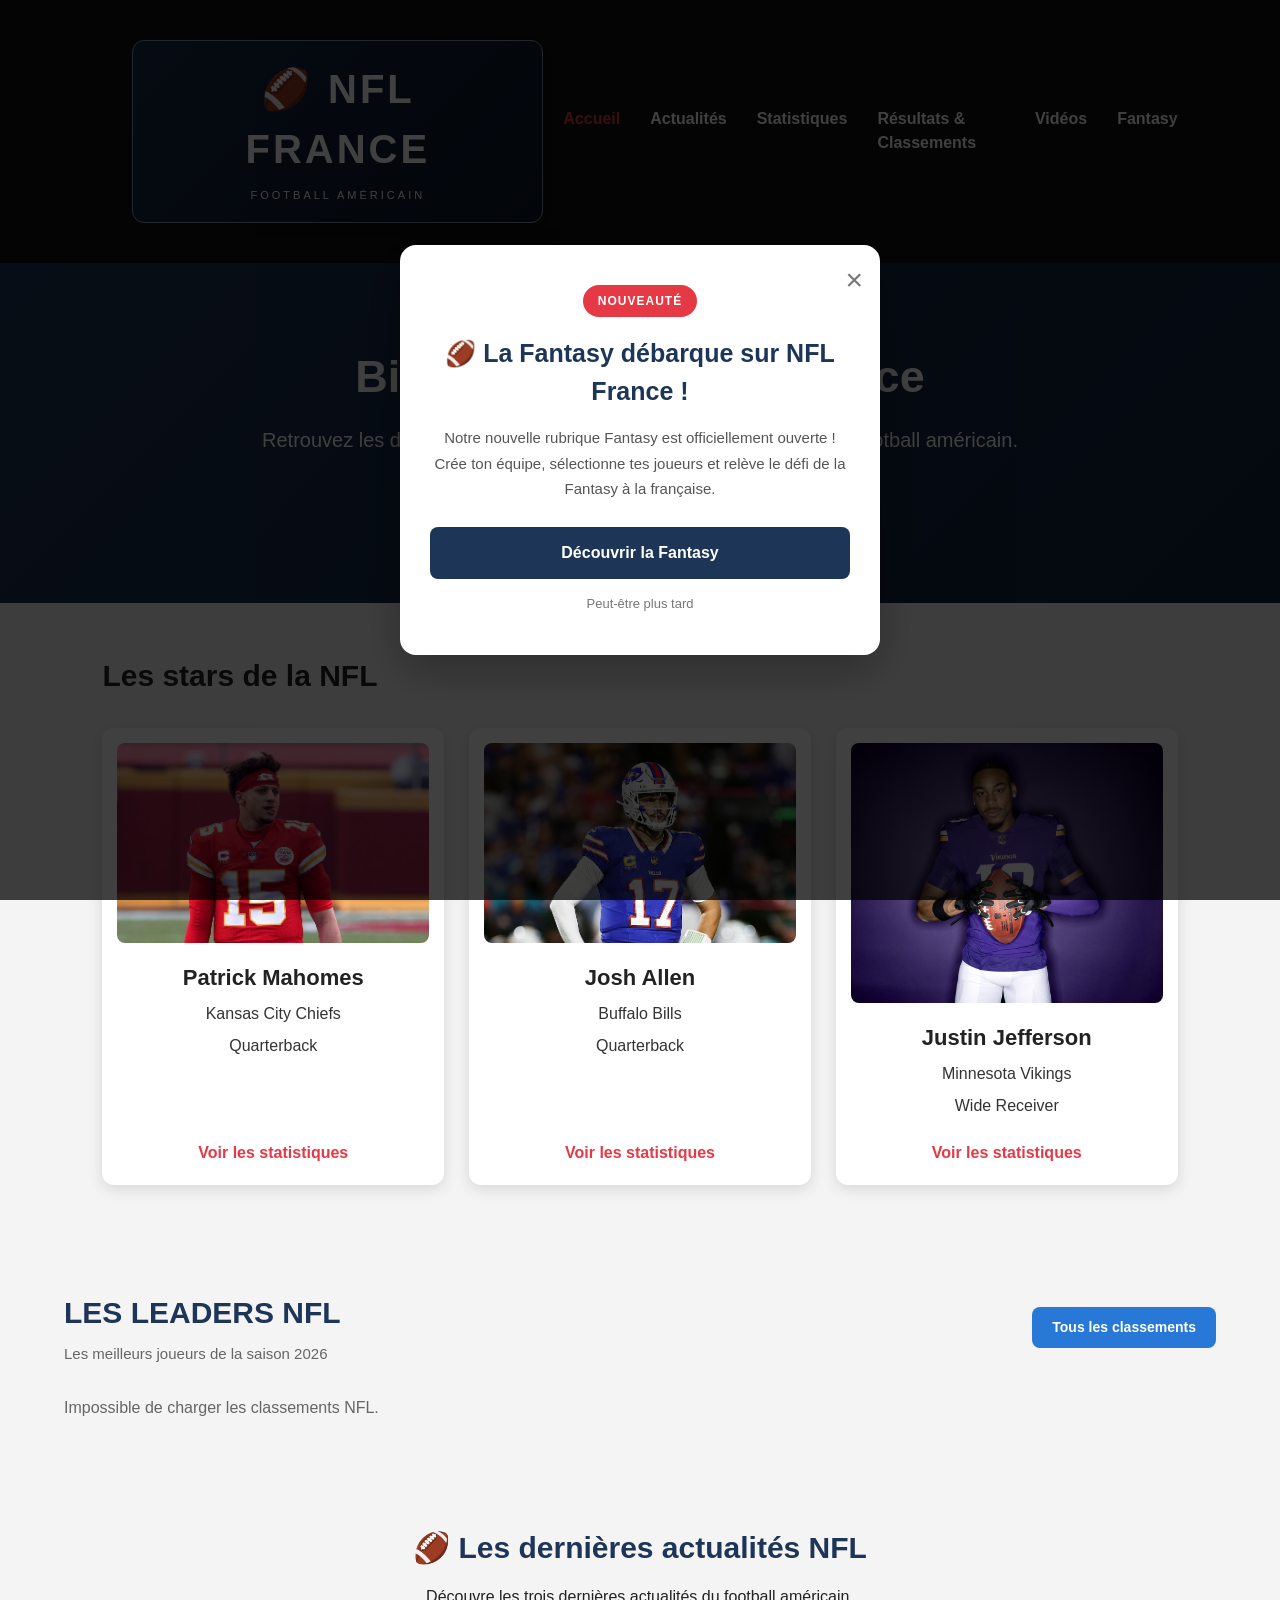
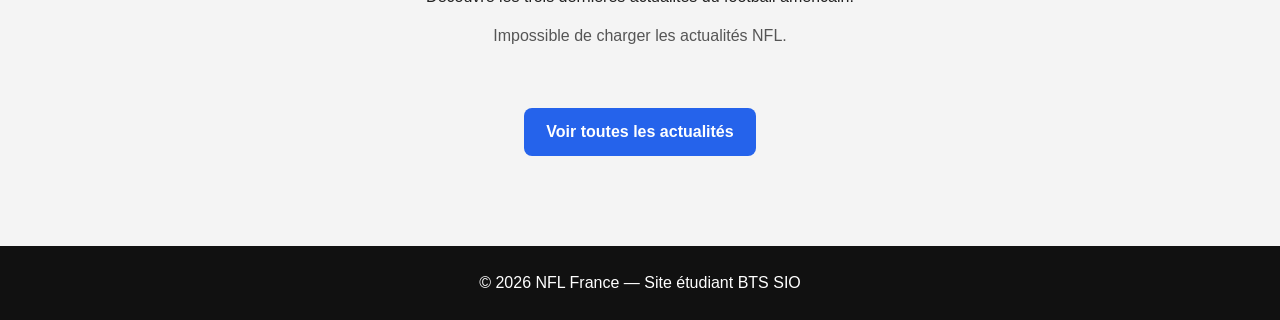
==== commit c50cdae3: "MAJ" ====
--- a/index.html
+++ b/index.html
@@ -10,6 +10,7 @@
 
     <link rel="stylesheet" href="style.css?v=5">
     <script src="actualite.js" defer></script>
+    <script src="leaders.js" defer></script>
 </head>
 
 <body>
@@ -34,18 +35,22 @@
 
     <main>
 
+        <!-- BANNIÈRE D'ACCUEIL -->
         <section class="banniere">
             <h1>Bienvenue sur NFL France</h1>
+
             <p>
                 Retrouvez les dernières actualités,
                 les statistiques et les vidéos
                 du football américain.
             </p>
+
             <a href="actualites.html" class="bouton">
                 Découvrir les actualités
             </a>
         </section>
 
+        <!-- JOUEURS STARS -->
         <section class="joueurs-stars">
 
             <h2>Les stars de la NFL</h2>
@@ -53,11 +58,9 @@
             <div class="liste-joueurs">
 
                 <article class="carte-joueur">
-                    <img
-                        src="MAHOMES 2.jpg"
-                        alt="Patrick Mahomes"
-                        class="photo-joueur"
-                    >
+                    <img src="MAHOMES 2.jpg"
+                         alt="Patrick Mahomes"
+                         class="photo-joueur">
 
                     <h3>Patrick Mahomes</h3>
                     <p>Kansas City Chiefs</p>
@@ -69,11 +72,9 @@
                 </article>
 
                 <article class="carte-joueur">
-                    <img
-                        src="ALLEN 2.jpg"
-                        alt="Josh Allen"
-                        class="photo-joueur"
-                    >
+                    <img src="ALLEN 2.jpg"
+                         alt="Josh Allen"
+                         class="photo-joueur">
 
                     <h3>Josh Allen</h3>
                     <p>Buffalo Bills</p>
@@ -85,11 +86,9 @@
                 </article>
 
                 <article class="carte-joueur">
-                    <img
-                        src="JEFFERSON 2.jpg"
-                        alt="Justin Jefferson"
-                        class="photo-joueur"
-                    >
+                    <img src="JEFFERSON 2.jpg"
+                         alt="Justin Jefferson"
+                         class="photo-joueur">
 
                     <h3>Justin Jefferson</h3>
                     <p>Minnesota Vikings</p>
@@ -103,6 +102,30 @@
             </div>
         </section>
 
+        <!-- LEADERS NFL -->
+        <section class="leaders-accueil">
+
+            <div class="leaders-entete">
+                <div>
+                    <h2>LES LEADERS NFL</h2>
+                    <p>Les meilleurs joueurs de la saison 2026</p>
+                </div>
+
+                <a href="statistiques.html#classements-joueurs"
+                   class="bouton-tous-classements">
+                    Tous les classements
+                </a>
+            </div>
+
+            <p id="message-leaders">
+                Chargement des classements NFL...
+            </p>
+
+            <div id="apercu-leaders"></div>
+
+        </section>
+
+        <!-- ACTUALITÉS -->
         <section class="actus-accueil">
 
             <h2>🏈 Les dernières actualités NFL</h2>
@@ -116,10 +139,7 @@
                 Chargement des actualités NFL...
             </p>
 
-            <div
-                id="dernieres-actus"
-                class="grille-actus">
-            </div>
+            <div id="dernieres-actus" class="grille-actus"></div>
 
             <a href="actualites.html" class="bouton-actus">
                 Voir toutes les actualités
@@ -133,5 +153,71 @@
         <p>© 2026 NFL France — Site étudiant BTS SIO</p>
     </footer>
 
+    <!-- POP-UP FANTASY -->
+    <div id="popup-fantasy" class="popup-fantasy-overlay">
+
+        <div class="popup-fantasy">
+
+            <button class="popup-fantasy-fermer"
+                    id="fermer-popup-fantasy"
+                    aria-label="Fermer">
+                &times;
+            </button>
+
+            <span class="popup-fantasy-badge">NOUVEAUTÉ</span>
+
+            <h2>🏈 La Fantasy débarque sur NFL France !</h2>
+
+            <p>
+                Notre nouvelle rubrique Fantasy est officiellement ouverte !
+                Crée ton équipe, sélectionne tes joueurs et relève le défi
+                de la Fantasy à la française.
+            </p>
+
+            <a href="fantasy.html" class="popup-fantasy-bouton">
+                Découvrir la Fantasy
+            </a>
+
+            <button class="popup-fantasy-plus-tard"
+                    id="popup-fantasy-plus-tard">
+                Peut-être plus tard
+            </button>
+
+        </div>
+    </div>
+
+    <!-- GESTION DU POP-UP -->
+    <script>
+        document.addEventListener("DOMContentLoaded", () => {
+
+            const popup = document.getElementById("popup-fantasy");
+            const fermer = document.getElementById("fermer-popup-fantasy");
+            const plusTard = document.getElementById("popup-fantasy-plus-tard");
+
+            if (!popup || !fermer || !plusTard) return;
+
+            if (!sessionStorage.getItem("popupFantasyVu")) {
+                setTimeout(() => {
+                    popup.style.display = "flex";
+                }, 1000);
+            }
+
+            function fermerPopup() {
+                popup.style.display = "none";
+                sessionStorage.setItem("popupFantasyVu", "oui");
+            }
+
+            fermer.addEventListener("click", fermerPopup);
+            plusTard.addEventListener("click", fermerPopup);
+
+            popup.addEventListener("click", (event) => {
+                if (event.target === popup) {
+                    fermerPopup();
+                }
+            });
+
+        });
+    </script>
+
 </body>
 </html>
--- a/style.css
+++ b/style.css
@@ -2508,3 +2508,756 @@
         padding: 0 12px 40px;
     }
 }
+
+/* ==========================================
+   RÉSULTATS & CLASSEMENTS NFL
+========================================== */
+
+.resultats-page {
+    max-width: 1250px;
+    margin: 35px auto;
+    padding: 0 20px 60px;
+}
+
+.resultats-page > h1 {
+    color: #1d3557;
+    margin-bottom: 10px;
+}
+
+.resultats-onglets {
+    display: flex;
+    gap: 12px;
+    margin: 28px 0;
+}
+
+.resultats-onglets button {
+    border: 0;
+    border-radius: 9px;
+    padding: 13px 22px;
+    background: #dce4ee;
+    color: #1d3557;
+    cursor: pointer;
+    font-weight: bold;
+}
+
+.resultats-onglets button.actif {
+    background: #1d3557;
+    color: white;
+}
+
+.resultats-filtres {
+    display: flex;
+    flex-wrap: wrap;
+    gap: 12px;
+    align-items: center;
+    margin-bottom: 22px;
+}
+
+.resultats-filtres select {
+    padding: 10px 14px;
+    border: 1px solid #c9d2df;
+    border-radius: 8px;
+    background: white;
+}
+
+.grille-matchs {
+    display: grid;
+    grid-template-columns: repeat(3, minmax(0, 1fr));
+    gap: 18px;
+}
+
+.carte-match {
+    border: 0;
+    text-align: left;
+    padding: 18px;
+    border-radius: 12px;
+    background: white;
+    box-shadow: 0 3px 12px #0002;
+    cursor: pointer;
+    color: #1c2b43;
+}
+
+.carte-match:hover {
+    outline: 2px solid #e63946;
+}
+
+.carte-match .equipes-match {
+    display: flex;
+    justify-content: space-between;
+    align-items: center;
+    gap: 12px;
+    margin: 12px 0;
+}
+
+.carte-match .equipe-match {
+    display: flex;
+    align-items: center;
+    gap: 8px;
+    min-width: 0;
+    flex: 1;
+}
+
+.carte-match .equipe-match:last-child {
+    justify-content: flex-end;
+    text-align: right;
+}
+
+.carte-match img {
+    width: 38px;
+    height: 38px;
+    object-fit: contain;
+}
+
+.carte-match .score-match {
+    font-size: 22px;
+    font-weight: 800;
+    white-space: nowrap;
+}
+
+.carte-match small {
+    color: #617086;
+}
+
+/* DÉTAILS DU MATCH */
+
+#details-match {
+    background: white;
+    margin-top: 28px;
+    padding: 24px;
+    border-radius: 12px;
+    box-shadow: 0 3px 12px #0002;
+}
+
+#details-match h2,
+#details-match h3 {
+    margin: 16px 0;
+    color: #1d3557;
+}
+
+.tableau-nfl {
+    width: 100%;
+    border-collapse: collapse;
+    background: white;
+    margin: 15px 0 25px;
+}
+
+.tableau-nfl th,
+.tableau-nfl td {
+    text-align: left;
+    padding: 11px;
+    border-bottom: 1px solid #e6eaf0;
+}
+
+.tableau-nfl th {
+    background: #1d3557;
+    color: white;
+}
+
+.tableau-nfl img {
+    width: 28px;
+    height: 28px;
+    object-fit: contain;
+    vertical-align: middle;
+    margin-right: 8px;
+}
+
+.tableau-scroll {
+    overflow-x: auto;
+}
+
+.stats-bloc {
+    margin: 18px 0;
+}
+
+.stats-bloc h4 {
+    margin: 12px 0;
+    color: #1d3557;
+}
+
+/* PHOTOS DES JOUEURS DANS LES STATISTIQUES */
+
+.joueur-stat-identite {
+    display: flex;
+    align-items: center;
+    gap: 12px;
+    min-width: 175px;
+}
+
+.photo-stat-joueur,
+.photo-stat-vide {
+    width: 48px;
+    height: 48px;
+    min-width: 48px;
+    border-radius: 50%;
+    object-fit: contain;
+    object-position: center;
+    background: #edf1f6;
+}
+
+.photo-stat-vide {
+    display: flex;
+    align-items: center;
+    justify-content: center;
+    font-size: 22px;
+}
+
+.joueur-stat-identite span:not(.photo-stat-vide) {
+    font-weight: 600;
+    color: #1d3557;
+}
+
+/* RESPONSIVE */
+
+@media (max-width: 900px) {
+    .grille-matchs {
+        grid-template-columns: repeat(2, minmax(0, 1fr));
+    }
+}
+
+@media (max-width: 650px) {
+    .grille-matchs {
+        grid-template-columns: 1fr;
+    }
+
+    .resultats-onglets button {
+        flex: 1;
+        padding: 12px;
+    }
+
+    .resultats-page {
+        padding: 0 12px 40px;
+    }
+
+    #details-match {
+        padding: 14px;
+    }
+}
+
+/* ==========================================
+   NFL FRANCE — RÉSULTATS & CLASSEMENTS
+========================================== */
+
+.resultats-page {
+    max-width: 1250px;
+    margin: 35px auto;
+    padding: 0 20px 60px;
+}
+
+.resultats-page > h1 {
+    color: #1d3557;
+    margin-bottom: 10px;
+}
+
+.resultats-onglets {
+    display: flex;
+    gap: 12px;
+    margin: 28px 0;
+}
+
+.resultats-onglets button {
+    border: 0;
+    border-radius: 9px;
+    padding: 13px 22px;
+    background: #dce4ee;
+    color: #1d3557;
+    cursor: pointer;
+    font-weight: bold;
+}
+
+.resultats-onglets button.actif {
+    background: #1d3557;
+    color: white;
+}
+
+.resultats-filtres {
+    display: flex;
+    flex-wrap: wrap;
+    gap: 12px;
+    align-items: center;
+    margin-bottom: 22px;
+}
+
+.resultats-filtres select {
+    padding: 10px 14px;
+    border: 1px solid #c9d2df;
+    border-radius: 8px;
+    background: white;
+}
+
+.grille-matchs {
+    display: grid;
+    grid-template-columns: repeat(3, minmax(0, 1fr));
+    gap: 18px;
+}
+
+.carte-match {
+    border: 0;
+    text-align: left;
+    padding: 18px;
+    border-radius: 12px;
+    background: white;
+    box-shadow: 0 3px 12px #0002;
+    cursor: pointer;
+    color: #1c2b43;
+}
+
+.carte-match:hover {
+    outline: 2px solid #e63946;
+}
+
+.carte-match .equipes-match {
+    display: flex;
+    justify-content: space-between;
+    align-items: center;
+    gap: 12px;
+    margin: 12px 0;
+}
+
+.carte-match .equipe-match {
+    display: flex;
+    align-items: center;
+    gap: 8px;
+    min-width: 0;
+    flex: 1;
+}
+
+.carte-match .equipe-match:last-child {
+    justify-content: flex-end;
+    text-align: right;
+}
+
+.carte-match img {
+    width: 38px;
+    height: 38px;
+    object-fit: contain;
+}
+
+.carte-match .score-match {
+    font-size: 22px;
+    font-weight: 800;
+    white-space: nowrap;
+}
+
+.carte-match small {
+    color: #617086;
+}
+
+/* DÉTAILS DU MATCH */
+
+#details-match {
+    background: white;
+    margin-top: 28px;
+    padding: 24px;
+    border-radius: 12px;
+    box-shadow: 0 3px 12px #0002;
+}
+
+#details-match h2,
+#details-match h3 {
+    margin: 16px 0;
+    color: #1d3557;
+}
+
+.tableau-nfl {
+    width: 100%;
+    border-collapse: collapse;
+    background: white;
+    margin: 15px 0 25px;
+}
+
+.tableau-nfl th,
+.tableau-nfl td {
+    text-align: left;
+    padding: 11px;
+    border-bottom: 1px solid #e6eaf0;
+}
+
+.tableau-nfl th {
+    background: #1d3557;
+    color: white;
+}
+
+.tableau-nfl img {
+    width: 28px;
+    height: 28px;
+    object-fit: contain;
+    vertical-align: middle;
+    margin-right: 8px;
+}
+
+.tableau-scroll {
+    overflow-x: auto;
+}
+
+.stats-bloc {
+    margin: 18px 0;
+}
+
+.stats-bloc h4 {
+    margin: 12px 0;
+    color: #1d3557;
+}
+
+/* PHOTOS DES JOUEURS */
+
+.joueur-stat-identite {
+    display: flex;
+    align-items: center;
+    gap: 12px;
+    min-width: 175px;
+}
+
+.photo-stat-joueur,
+.photo-stat-vide {
+    width: 48px;
+    height: 48px;
+    min-width: 48px;
+    border-radius: 50%;
+    object-fit: contain;
+    object-position: center;
+    background: #edf1f6;
+}
+
+.photo-stat-vide {
+    display: flex;
+    align-items: center;
+    justify-content: center;
+    font-size: 22px;
+}
+
+.joueur-stat-identite span:not(.photo-stat-vide) {
+    font-weight: 600;
+    color: #1d3557;
+}
+
+/* VERSION MOBILE */
+
+@media (max-width: 900px) {
+    .grille-matchs {
+        grid-template-columns: repeat(2, minmax(0, 1fr));
+    }
+}
+
+@media (max-width: 650px) {
+    .grille-matchs {
+        grid-template-columns: 1fr;
+    }
+
+    .resultats-onglets button {
+        flex: 1;
+        padding: 12px;
+    }
+
+    .resultats-page {
+        padding: 0 12px 40px;
+    }
+
+    #details-match {
+        padding: 14px;
+    }
+}
+
+/* =================================
+   CLASSEMENTS NFL
+================================= */
+
+
+
+/* ==========================================
+   CLASSEMENTS NFL FRANCE
+========================================== */
+
+.leaders-accueil,
+.leaders-page {
+    max-width: 1250px;
+    width: 90%;
+    margin: 55px auto;
+}
+
+.leaders-entete {
+    display: flex;
+    justify-content: space-between;
+    align-items: center;
+    gap: 20px;
+    margin-bottom: 30px;
+    flex-wrap: wrap;
+}
+
+.leaders-entete h2 {
+    color: #1d3557;
+    font-size: 30px;
+    font-weight: 900;
+    margin-bottom: 8px;
+}
+
+.leaders-entete p {
+    color: #666;
+    font-size: 15px;
+}
+
+.categorie-leaders {
+    margin: 35px 0;
+}
+
+.categorie-leaders h3,
+#titre-classement {
+    color: #1d3557;
+    font-size: 21px;
+    font-weight: 800;
+    border-left: 5px solid #e63946;
+    padding-left: 13px;
+    margin-bottom: 20px;
+}
+
+.grille-leaders,
+#classement-complet {
+    display: grid;
+    grid-template-columns: repeat(3, minmax(0, 1fr));
+    gap: 18px;
+}
+
+.bloc-leader {
+    position: relative;
+    display: flex;
+    align-items: center;
+    gap: 13px;
+    padding: 18px;
+    background: white;
+    border-radius: 12px;
+    border: 1px solid #e2e6ed;
+    box-shadow: 0 3px 12px rgba(29, 53, 87, 0.09);
+    transition: transform 0.2s, box-shadow 0.2s;
+}
+
+.bloc-leader:hover {
+    transform: translateY(-4px);
+    box-shadow: 0 7px 18px rgba(29, 53, 87, 0.15);
+}
+
+.leader-rang {
+    font-size: 22px;
+    font-weight: 900;
+    color: #e63946;
+    min-width: 30px;
+}
+
+.leader-photo {
+    width: 65px;
+    height: 65px;
+    object-fit: cover;
+    object-position: top center;
+    border-radius: 50%;
+    background: #e9edf3;
+    flex-shrink: 0;
+}
+
+.leader-identite {
+    display: flex;
+    flex-direction: column;
+    gap: 5px;
+    flex: 1;
+    min-width: 0;
+}
+
+.leader-identite strong {
+    color: #1d3557;
+    font-size: 14px;
+}
+
+.leader-identite span {
+    color: #777;
+    font-size: 12px;
+}
+
+.leader-performance {
+    color: #1d3557;
+    font-size: 17px;
+    font-weight: 900;
+    white-space: nowrap;
+}
+
+#categorie-leaders {
+    padding: 13px 18px;
+    border: 1px solid #d6dce5;
+    border-radius: 8px;
+    background: white;
+    color: #1d3557;
+    font-size: 15px;
+    margin: 12px 0 30px;
+}
+
+#message-leaders,
+#message-classements-joueurs {
+    color: #666;
+    margin: 20px 0;
+}
+
+@media (max-width: 900px) {
+    .grille-leaders,
+    #classement-complet {
+        grid-template-columns: repeat(2, minmax(0, 1fr));
+    }
+}
+
+@media (max-width: 600px) {
+    .leaders-accueil,
+    .leaders-page {
+        width: 94%;
+    }
+
+    .grille-leaders,
+    #classement-complet {
+        grid-template-columns: 1fr;
+    }
+
+    .leaders-entete h2 {
+        font-size: 25px;
+    }
+}
+/* Bouton tous les classements */
+.bouton-tous-classements {
+    display: inline-block;
+    background-color: #2878d8;
+    color: white !important;
+    padding: 10px 20px;
+    border-radius: 8px;
+    text-decoration: none !important;
+    font-size: 14px;
+    font-weight: bold;
+    border: none;
+    transition: 0.3s ease;
+}
+
+.bouton-tous-classements:hover {
+    background-color: #1d5eaa;
+    color: white !important;
+}
+
+.bouton-tous-classements
+
+.bouton-tous-classements:hover {
+    background: #10213c;
+    border-color: #10213c;
+    color: #fff !important;
+    transform: translateY(-2px);
+}
+
+.bouton-tous-classements:hover {
+    background: #e63946;
+    border-color: #e63946;
+    color: #fff !important;
+    transform: translateY(-2px);
+    box-shadow: 0 4px 12px rgba(0, 0, 0, 0.15);
+}
+/* POP-UP FANTASY NFL FRANCE */
+
+.popup-fantasy-overlay {
+    display: none;
+    position: fixed;
+    inset: 0;
+    z-index: 99999;
+    background: rgba(0, 0, 0, 0.75);
+    justify-content: center;
+    align-items: center;
+    padding: 20px;
+}
+
+.popup-fantasy {
+    position: relative;
+    width: 100%;
+    max-width: 480px;
+    background: #fff;
+    padding: 40px 30px;
+    border-radius: 16px;
+    text-align: center;
+    box-shadow: 0 15px 50px rgba(0, 0, 0, 0.3);
+    animation: apparitionFantasy 0.35s ease;
+}
+
+.popup-fantasy-badge {
+    display: inline-block;
+    background: #e63946;
+    color: white;
+    padding: 7px 15px;
+    border-radius: 20px;
+    font-size: 12px;
+    font-weight: bold;
+    letter-spacing: 1px;
+    margin-bottom: 18px;
+}
+
+.popup-fantasy h2 {
+    color: #1d3557;
+    font-size: 25px;
+    margin-bottom: 15px;
+}
+
+.popup-fantasy p {
+    color: #555;
+    line-height: 1.7;
+    font-size: 15px;
+    margin-bottom: 25px;
+}
+
+.popup-fantasy-bouton {
+    display: block;
+    background: #1d3557;
+    color: white !important;
+    text-decoration: none;
+    padding: 14px 20px;
+    border-radius: 8px;
+    font-weight: bold;
+    transition: 0.25s;
+}
+
+.popup-fantasy-bouton:hover {
+    background: #e63946;
+    transform: translateY(-2px);
+}
+
+.popup-fantasy-fermer {
+    position: absolute;
+    top: 12px;
+    right: 17px;
+    background: none;
+    border: none;
+    font-size: 30px;
+    color: #777;
+    cursor: pointer;
+}
+
+.popup-fantasy-plus-tard {
+    margin-top: 15px;
+    border: none;
+    background: none;
+    color: #777;
+    cursor: pointer;
+    font-size: 13px;
+}
+
+@keyframes apparitionFantasy {
+    from {
+        opacity: 0;
+        transform: translateY(20px) scale(0.96);
+    }
+    to {
+        opacity: 1;
+        transform: translateY(0) scale(1);
+    }
+}
+
+@media (max-width: 500px) {
+    .popup-fantasy {
+        padding: 35px 22px;
+    }
+
+    .popup-fantasy h2 {
+        font-size: 21px;
+    }
+}
+#classements-joueurs {
+    scroll-margin-top: 30px;
+}
+#classements-joueurs {
+    scroll-margin-top: 100px;
+}
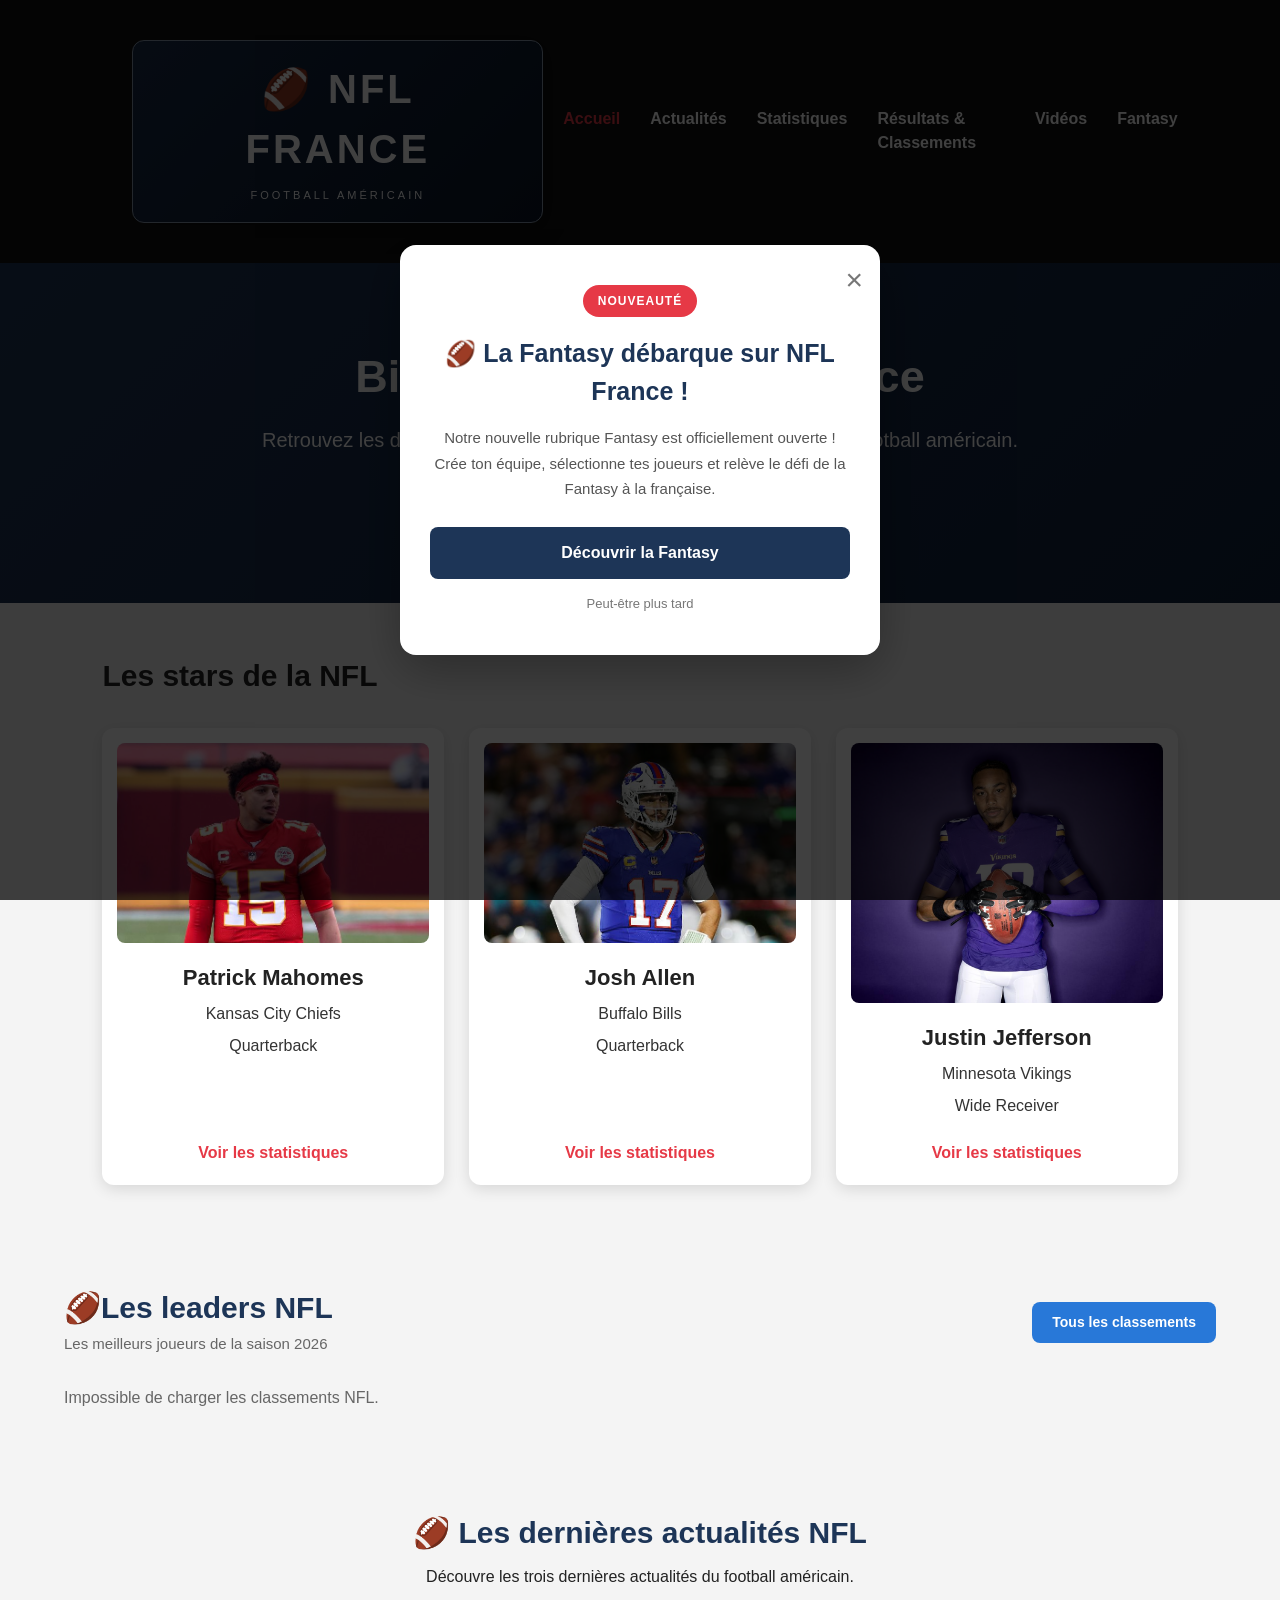
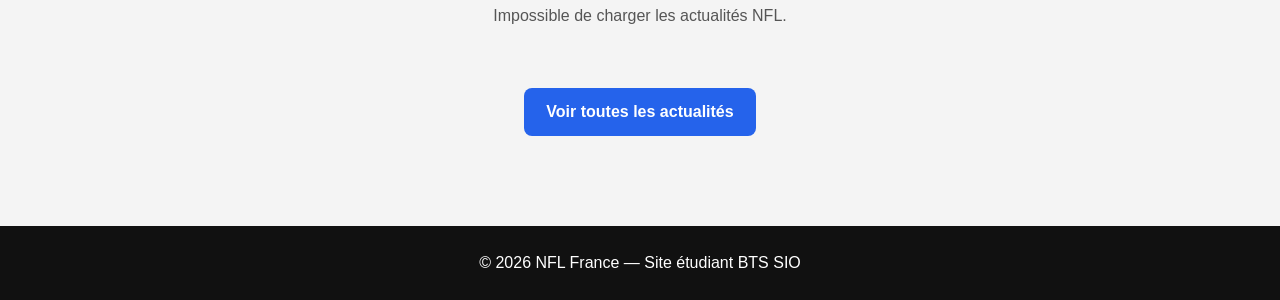
==== commit 982ce4d2: "MAJ" ====
--- a/index.html
+++ b/index.html
@@ -107,7 +107,7 @@
 
             <div class="leaders-entete">
                 <div>
-                    <h2>LES LEADERS NFL</h2>
+                    <h2>🏈Les leaders NFL</h2>
                     <p>Les meilleurs joueurs de la saison 2026</p>
                 </div>
 
--- a/style.css
+++ b/style.css
@@ -2985,8 +2985,9 @@
 
 .leaders-entete h2 {
     color: #1d3557;
+    font-family: Arial, sans-serif;
     font-size: 30px;
-    font-weight: 900;
+    font-weight: 700;
     margin-bottom: 8px;
 }
 
@@ -3260,4 +3261,26 @@
 }
 #classements-joueurs {
     scroll-margin-top: 100px;
+}
+/* POLICE UNIFORME - PAGE LEADERS NFL */
+
+.leaders-accueil,
+.leaders-page,
+.leaders-accueil *,
+.leaders-page * {
+    font-family: Arial, sans-serif !important;
+}
+.leaders-entete h2 {
+    letter-spacing: normal;
+    font-stretch: normal;
+}
+/* Même typographie pour Actualités et Leaders */
+
+.leaders-entete h2,
+.actus-accueil h2 {
+    font-family: Arial, sans-serif !important;
+    font-size: 30px !important;
+    font-weight: 700 !important;
+    letter-spacing: normal !important;
+    line-height: normal;
 }
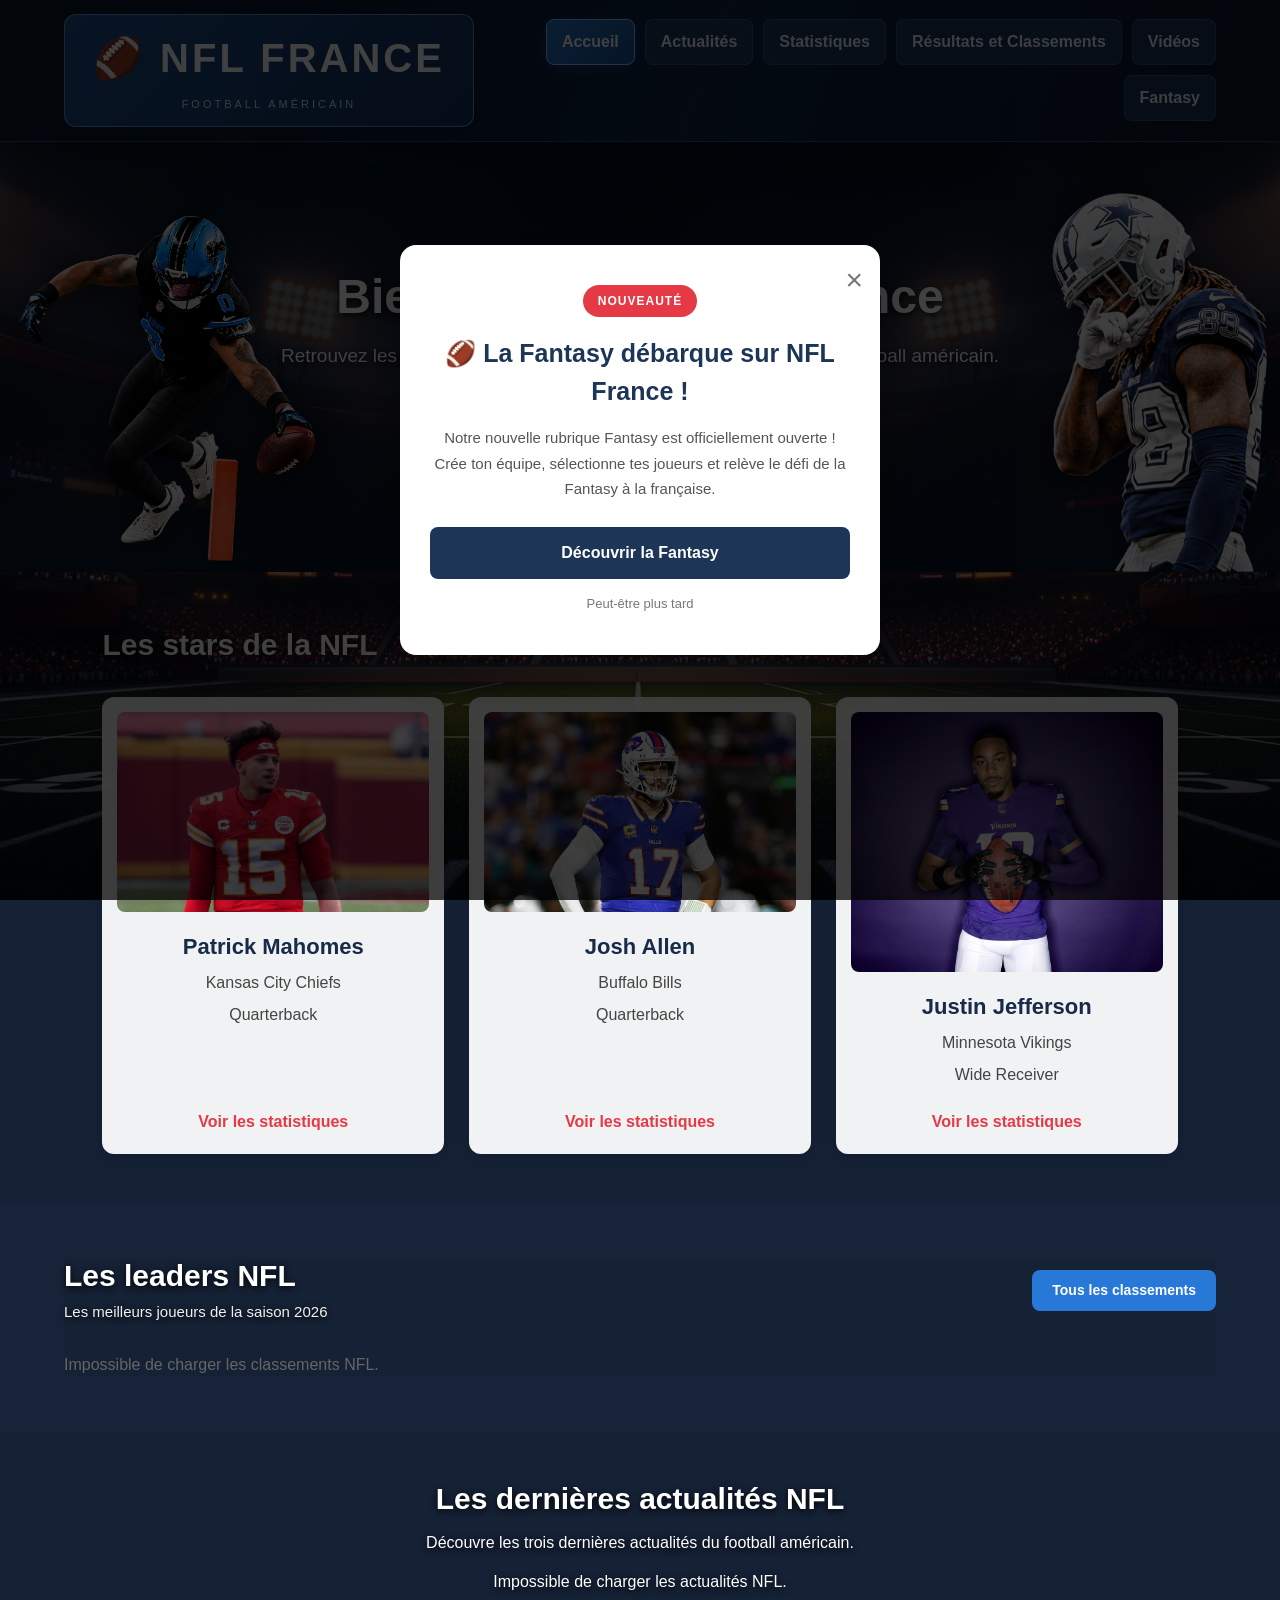
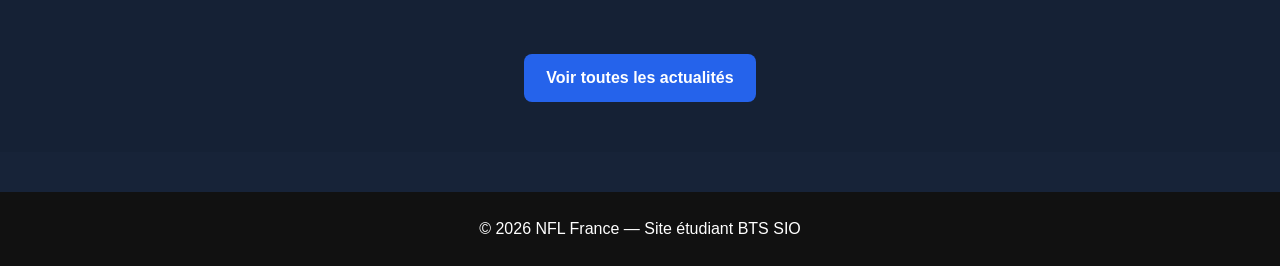
==== commit f103cbe1: "MAJ" ====
--- a/index.html
+++ b/index.html
@@ -8,7 +8,7 @@
 
     <title>🏈 NFL France - Accueil</title>
 
-    <link rel="stylesheet" href="style.css?v=5">
+    <link rel="stylesheet" href="style.css?v=6">
     <script src="actualite.js" defer></script>
     <script src="leaders.js" defer></script>
 </head>
@@ -26,7 +26,7 @@
                 <li><a href="index.html" class="actif">Accueil</a></li>
                 <li><a href="actualites.html">Actualités</a></li>
                 <li><a href="statistiques.html">Statistiques</a></li>
-                <li><a href="resultats.html">Résultats & Classements</a></li>
+                <li><a href="resultats.html">Résultats et Classements</a></li>
                 <li><a href="videos.html">Vidéos</a></li>
                 <li><a href="fantasy.html">Fantasy</a></li>
             </ul>
@@ -35,20 +35,38 @@
 
     <main>
 
-        <!-- BANNIÈRE D'ACCUEIL -->
-        <section class="banniere">
-            <h1>Bienvenue sur NFL France</h1>
-
-            <p>
-                Retrouvez les dernières actualités,
-                les statistiques et les vidéos
-                du football américain.
-            </p>
-
-            <a href="actualites.html" class="bouton">
-                Découvrir les actualités
-            </a>
-        </section>
+       
+
+<section class="banniere">
+
+    <!-- Joueur gauche -->
+    <img src="Joueur des Lions plongeant vers le pylône.png"
+         alt="Jamhyr Gibbs"
+         class="banniere-joueur joueur-gauche">
+
+    <!-- Texte central -->
+    <div class="banniere-contenu">
+        <h1>Bienvenue sur NFL France</h1>
+
+        <p>
+            Retrouvez les dernières actualités,
+            les statistiques et les vidéos
+            du football américain.
+        </p>
+
+        <a href="actualites.html" class="bouton">
+            Découvrir les actualités
+        </a>
+    </div>
+
+    <!-- Joueur droit -->
+    <img src="Résultat de l’analyse 2.png"
+         alt="CeeDee Lamb"
+         class="banniere-joueur joueur-droite">
+
+</section>
+
+
 
         <!-- JOUEURS STARS -->
         <section class="joueurs-stars">
@@ -107,7 +125,7 @@
 
             <div class="leaders-entete">
                 <div>
-                    <h2>🏈Les leaders NFL</h2>
+                    <h2>Les leaders NFL</h2>
                     <p>Les meilleurs joueurs de la saison 2026</p>
                 </div>
 
@@ -128,7 +146,7 @@
         <!-- ACTUALITÉS -->
         <section class="actus-accueil">
 
-            <h2>🏈 Les dernières actualités NFL</h2>
+            <h2>Les dernières actualités NFL</h2>
 
             <p>
                 Découvre les trois dernières actualités
--- a/style.css
+++ b/style.css
@@ -8,13 +8,12 @@
     box-sizing: border-box;
 }
 
-body {
+ body {
     font-family: Arial, sans-serif;
-    background-color: #f4f4f4;
+    background: #f4f4f4 url("fond-nfl.png") center center / cover fixed no-repeat;
     color: #222;
     line-height: 1.5;
 }
-
 img {
     max-width: 100%;
 }
@@ -3283,4 +3282,641 @@
     font-weight: 700 !important;
     letter-spacing: normal !important;
     line-height: normal;
-}+}
+/* FOND STADE NFL SUR TOUT LE SITE */
+
+.actualites {
+    background-color: rgba(255, 255, 255, 0.82);
+}
+
+/* Conserver les cartes bien lisibles */
+.carte-joueur,
+.carte-actualite,
+.carte-joueur-stats,
+.carte-video,
+.bloc-leader,
+.carte-match {
+    background-color: #fff;
+}
+/* Sections transparentes pour laisser voir le stade */
+
+.joueurs-stars,
+.statistiques,
+.page-actualites,
+.page-stats,
+.contenu,
+.leaders-accueil,
+.leaders-page,
+.resultats-page {
+    background: transparent;
+}
+
+/* Les cartes restent lisibles */
+.carte-joueur,
+.carte-actualite,
+.carte-joueur-stats,
+.carte-video,
+.bloc-leader,
+.carte-match {
+    background-color: white;
+}
+/* Fond stade visible sur tout le site */
+
+.joueurs-stars,
+.statistiques,
+.page-actualites,
+.page-stats,
+.contenu,
+.leaders-accueil,
+.leaders-page,
+.resultats-page {
+    background: rgba(244, 244, 244, 0.20) !important;
+}
+
+/* Garder les zones de contenu lisibles */
+
+.actualites {
+    background: rgba(255, 255, 255, 0.78) !important;
+}
+
+.carte-joueur,
+.carte-actualite,
+.carte-joueur-stats,
+.carte-video,
+.bloc-leader,
+.carte-match {
+    background: #fff !important;
+}
+/* CORRECTION FOND NFL */
+
+body {
+    background-image: url("Footballfield.jpg");
+    background-position: center;
+    background-size: cover;
+    background-attachment: fixed;
+    background-repeat: no-repeat;
+    background-color: #172338;
+}
+
+/* Sections transparentes */
+
+.joueurs-stars,
+.statistiques,
+.leaders-accueil,
+.leaders-page,
+.actus-accueil,
+.page-actualites,
+.page-stats,
+.contenu,
+.resultats-page {
+    background: rgba(15, 25, 42, 0.20) !important;
+}
+
+/* Cartes lisibles */
+
+.carte-joueur,
+.carte-actualite,
+.carte-joueur-stats,
+.carte-video,
+.bloc-leader,
+.carte-match {
+    background: rgba(255, 255, 255, 0.94) !important;
+}
+
+/* =================================
+   LISIBILITÉ DES TEXTES - NFL FRANCE
+================================= */
+
+/* Titres des différentes sections */
+.joueurs-stars h2,
+.statistiques h2,
+.actus-accueil h2,
+.leaders-accueil h2,
+.leaders-page h1,
+.leaders-page h2,
+.categorie-leaders h3,
+#titre-classement,
+.resultats-page h1 {
+    color: #ffffff !important;
+    text-shadow: 0 2px 8px rgba(0, 0, 0, 0.85);
+}
+
+/* Textes secondaires sur le fond stade */
+.leaders-entete p,
+.page-stats p,
+.page-actualites p {
+    color: #eeeeee;
+    text-shadow: 0 1px 4px rgba(0, 0, 0, 0.8);
+}
+
+/* Titres des vidéos */
+.videos-page h1,
+.videos-page h2,
+.videos-page h3 {
+    color: #ffffff !important;
+    text-shadow: 0 2px 8px rgba(0, 0, 0, 0.85);
+}
+
+/* Garder les textes des cartes bien lisibles */
+.carte-joueur,
+.carte-actualite,
+.carte-joueur-stats,
+.carte-video,
+.bloc-leader,
+.carte-match {
+    color: #222222;
+    text-shadow: none;
+}
+
+/* Améliorer la lisibilité des textes dans les cartes */
+.bloc-leader strong,
+.carte-joueur h3,
+.carte-actualite h3 {
+    color: #1d3557;
+}
+/* TITRES AU-DESSUS DES CARTES */
+
+.actus-accueil h2,
+.actualites h2,
+.joueurs-stars h2,
+.leaders-entete h2,
+.categorie-leaders h3,
+.statistiques h2,
+.videos-page h1,
+.videos-page h2,
+.page-stats h1,
+.page-actualites h1,
+.resultats-page h1 {
+    color: #ffffff !important;
+    text-shadow: 0 2px 8px rgba(0, 0, 0, 0.9) !important;
+}
+
+/* Sous-titres sur le fond du stade */
+
+.leaders-entete p,
+.page-stats > p,
+.page-actualites > p {
+    color: #eeeeee !important;
+}
+
+/* SOUS-TITRES SUR LE FOND DU STADE */
+
+.actus-accueil > p,
+.actualites > p,
+.joueurs-stars > p,
+.statistiques > p,
+.videos-page > p,
+.page-stats > p,
+.page-actualites > p,
+.leaders-entete p {
+    color: #ffffff !important;
+    text-shadow: 0 2px 5px rgba(0, 0, 0, 0.9) !important;
+}
+
+/* Titres et descriptions des sections */
+.actus-accueil h2,
+.joueurs-stars h2,
+.statistiques h2,
+.leaders-entete h2 {
+    color: #ffffff !important;
+    text-shadow: 0 2px 6px rgba(0, 0, 0, 0.9) !important;
+}
+
+/* =========================================
+   NFL FRANCE - TEXTES SUR LE FOND DU STADE
+   CORRECTION GLOBALE
+========================================= */
+
+/* TITRES PRINCIPAUX DE TOUTES LES PAGES */
+
+.page-actualites h1,
+.page-actualites h2,
+.page-stats h1,
+.page-stats h2,
+.page-stats h3,
+.resultats-page h1,
+.resultats-page h2,
+.leaders-page h1,
+.leaders-page h2,
+.leaders-accueil h2,
+.leaders-entete h2,
+.joueurs-stars h2,
+.statistiques h2,
+.actus-accueil h2,
+.videos-page h1,
+.videos-page h2,
+.videos-page h3,
+.categorie-leaders h3,
+#titre-classement {
+    color: #ffffff !important;
+    text-shadow: 0 2px 8px rgba(0, 0, 0, 0.9) !important;
+}
+
+/* SOUS-TITRES ET DESCRIPTIONS DES SECTIONS */
+
+.page-actualites > p,
+.page-stats > p,
+.resultats-page > p,
+.leaders-entete p,
+.videos-page > p,
+.joueurs-stars > p,
+.statistiques > p,
+.actus-accueil > p {
+    color: #f1f1f1 !important;
+    text-shadow: 0 2px 6px rgba(0, 0, 0, 0.9) !important;
+}
+
+/* TEXTES DANS LES CARTES : ON CONSERVE LE NOIR */
+
+.carte-joueur,
+.carte-actualite,
+.carte-joueur-stats,
+.carte-video,
+.bloc-leader,
+.carte-match {
+    color: #222222 !important;
+    text-shadow: none !important;
+}
+
+.carte-joueur h3,
+.carte-actualite h3,
+.carte-joueur-stats h3,
+.carte-video h3,
+.bloc-leader h3,
+.carte-match h3 {
+    color: #172b49 !important;
+    text-shadow: none !important;
+}
+
+.carte-joueur p,
+.carte-actualite p,
+.carte-joueur-stats p,
+.carte-video p,
+.bloc-leader p,
+.carte-match p {
+    color: #444444 !important;
+    text-shadow: none !important;
+}
+
+/* ==========================================
+   NFL FRANCE - CORRECTION GLOBALE DES TEXTES
+========================================== */
+
+/* ACCUEIL */
+.accueil > h2,
+.accueil > p,
+.joueurs-stars > h2,
+.actus-accueil > h2,
+.actus-accueil > p,
+.leaders-accueil > h2,
+.leaders-entete h2,
+.leaders-accueil h3,
+.leaders-page h1,
+.leaders-page h2,
+.leaders-page h3 {
+    color: #ffffff !important;
+    text-shadow: 0 2px 7px rgba(0,0,0,0.9) !important;
+}
+
+/* TITRES ET SOUS-TITRES DES PAGES */
+.page-actualites > h1,
+.page-actualites > h2,
+.page-actualites > p,
+.page-stats h1,
+.page-stats h2,
+.page-stats h3,
+.banniere-stats h2,
+.banniere-stats p,
+.contenu > h2,
+.banniere h1,
+.banniere h2,
+.banniere > p,
+.resultats-page > h1,
+.resultats-page > p {
+    color: #ffffff !important;
+    text-shadow: 0 2px 7px rgba(0,0,0,0.9) !important;
+}
+
+/* RÉSULTATS ET CLASSEMENTS */
+.resultats-filtres label,
+#message-resultats,
+#message-classements,
+#message-actualites {
+    color: #ffffff !important;
+    text-shadow: 0 2px 6px rgba(0,0,0,0.9) !important;
+}
+
+/* VIDÉOS */
+.contenu > h2,
+.contenu > p {
+    color: #ffffff !important;
+}
+
+/* CARTES : GARDER LES TEXTES FONCÉS */
+.carte-match,
+.carte-joueur,
+.carte-joueur-stats,
+.carte-actualite,
+.carte-video,
+.bloc-leader {
+    text-shadow: none !important;
+}
+
+.carte-match small,
+.carte-match span,
+.carte-match p {
+    color: #444444;
+    text-shadow: none;
+}
+
+
+/* ======================================================
+   NFL FRANCE - BANNIERE D'ACCUEIL AVEC JOUEURS SUR LES COTES
+   Correctif final : joueurs plus petits et entièrement
+   contenus dans la bannière.
+====================================================== */
+
+.banniere {
+    position: relative;
+    min-height: 430px;
+    padding: 65px 20px;
+    display: flex;
+    flex-direction: column;
+    justify-content: center;
+    align-items: center;
+    overflow: hidden;
+    isolation: isolate;
+    text-align: center;
+    color: #ffffff;
+    background:
+        linear-gradient(
+            to bottom,
+            rgba(4, 14, 30, 0.30) 0%,
+            rgba(4, 14, 30, 0.42) 65%,
+            #07172b 100%
+        ),
+        url("fond-nfl.png") center 55% / cover no-repeat;
+}
+
+.banniere::before {
+    content: "";
+    position: absolute;
+    inset: 0;
+    background: linear-gradient(
+        90deg,
+        rgba(4, 14, 30, 0.18),
+        rgba(4, 14, 30, 0.48) 50%,
+        rgba(4, 14, 30, 0.18)
+    );
+    z-index: 0;
+    pointer-events: none;
+}
+
+.banniere-contenu {
+    position: relative;
+    z-index: 3;
+    width: min(100%, 760px);
+    margin: 0 auto;
+    padding: 15px 20px;
+    text-align: center;
+}
+
+.banniere-contenu h1 {
+    color: #ffffff;
+    font-size: clamp(30px, 4vw, 48px);
+    line-height: 1.15;
+    margin-bottom: 18px;
+    text-shadow: 0 3px 10px rgba(0, 0, 0, 0.9);
+}
+
+.banniere-contenu p {
+    color: #ffffff;
+    font-size: clamp(15px, 1.6vw, 19px);
+    line-height: 1.5;
+    margin-bottom: 24px;
+    text-shadow: 0 2px 7px rgba(0, 0, 0, 0.95);
+}
+
+.banniere-joueur {
+    position: absolute !important;
+    z-index: 2;
+    bottom: 0 !important;
+    height: 62% !important;
+    max-height: 285px !important;
+    width: auto !important;
+    max-width: 22% !important;
+    object-fit: contain !important;
+    object-position: center bottom !important;
+    display: block;
+    pointer-events: none;
+    filter: drop-shadow(0 5px 12px rgba(0, 0, 0, 0.45));
+}
+
+.banniere-joueur.joueur-gauche {
+    left: 2% !important;
+    right: auto !important;
+}
+
+.banniere-joueur.joueur-droite {
+    right: 2% !important;
+    left: auto !important;
+}
+
+.banniere .bouton {
+    position: relative;
+    z-index: 4;
+    padding: 13px 26px;
+    border-radius: 8px;
+    font-weight: bold;
+}
+
+@media (max-width: 900px) {
+    .banniere {
+        min-height: 400px;
+    }
+
+    .banniere-joueur {
+        height: 52% !important;
+        max-height: 220px !important;
+        max-width: 25% !important;
+        opacity: 0.85;
+    }
+
+    .banniere-contenu {
+        max-width: 620px;
+    }
+}
+
+@media (max-width: 600px) {
+    .banniere {
+        min-height: 360px;
+        padding: 45px 12px;
+    }
+
+    .banniere-joueur {
+        height: 40% !important;
+        max-height: 150px !important;
+        max-width: 31% !important;
+        opacity: 0.42;
+    }
+
+    .banniere-contenu {
+        padding: 10px;
+    }
+
+    .banniere-contenu h1 {
+        font-size: 28px;
+    }
+
+    .banniere-contenu p {
+        font-size: 14px;
+    }
+}
+
+
+/* ======================================================
+   NFL FRANCE - NOUVEL EN-TÊTE BLEU NUIT
+   Surcharge volontairement placée en fin de fichier
+====================================================== */
+
+header.entete,
+.entete,
+header:has(.logo-nfl) {
+    background: linear-gradient(110deg, #071326 0%, #102747 55%, #081629 100%) !important;
+    color: #fff !important;
+    border-bottom: 1px solid rgba(96, 165, 250, 0.35);
+    box-shadow: 0 8px 24px rgba(0, 0, 0, 0.28);
+    padding: 14px 5% !important;
+    gap: 24px;
+}
+
+.entete .logo-nfl,
+header:has(.logo-nfl) .logo-nfl {
+    margin: 0 !important;
+    padding: 13px 28px !important;
+    background: linear-gradient(135deg, #1d4f91, #12315b) !important;
+    border: 1px solid rgba(147, 197, 253, 0.65) !important;
+    border-radius: 12px;
+    box-shadow: 0 5px 18px rgba(0, 0, 0, 0.3);
+    flex-shrink: 0;
+}
+
+.entete .logo-nfl h1,
+header:has(.logo-nfl) .logo-nfl h1 {
+    color: #fff !important;
+}
+
+.entete .logo-nfl p,
+header:has(.logo-nfl) .logo-nfl p {
+    color: #dbeafe !important;
+}
+
+.entete nav,
+header:has(.logo-nfl) nav {
+    display: flex;
+    align-items: center;
+    justify-content: flex-end;
+    gap: 10px !important;
+    flex-wrap: wrap;
+}
+
+.entete nav ul,
+header:has(.logo-nfl) nav ul {
+    display: flex;
+    align-items: center;
+    justify-content: flex-end;
+    gap: 10px !important;
+    flex-wrap: wrap;
+    list-style: none;
+}
+
+.entete nav a,
+header:has(.logo-nfl) nav a {
+    display: inline-block;
+    padding: 10px 15px;
+    color: #eaf2ff !important;
+    background: rgba(35, 73, 119, 0.58);
+    border: 1px solid rgba(147, 197, 253, 0.2);
+    border-radius: 8px;
+    text-decoration: none;
+    font-weight: 700;
+    transition: background 0.2s ease, transform 0.2s ease, border-color 0.2s ease;
+}
+
+.entete nav a:hover,
+header:has(.logo-nfl) nav a:hover {
+    color: #fff !important;
+    background: #2563a6 !important;
+    border-color: #60a5fa;
+    transform: translateY(-2px);
+}
+
+.entete nav a.actif,
+header:has(.logo-nfl) nav a.actif {
+    color: #fff !important;
+    background: linear-gradient(135deg, #2878c7, #18549a) !important;
+    border-color: #93c5fd;
+    box-shadow: 0 3px 12px rgba(37, 99, 235, 0.3);
+}
+
+@media (max-width: 800px) {
+    header.entete,
+    .entete,
+    header:has(.logo-nfl) {
+        padding: 16px 4% !important;
+    }
+
+    .entete nav,
+    header:has(.logo-nfl) nav,
+    .entete nav ul,
+    header:has(.logo-nfl) nav ul {
+        justify-content: center;
+    }
+}
+
+@media (max-width: 600px) {
+    .entete nav a,
+    header:has(.logo-nfl) nav a {
+        padding: 8px 10px;
+        font-size: 13px;
+    }
+}
+
+/* ======================================================
+   BANNIÈRE D'ACCUEIL - JOUEURS BEAUCOUP PLUS GRANDS
+====================================================== */
+
+.banniere-joueur {
+    height: 88% !important;
+    max-height: 410px !important;
+    max-width: 30% !important;
+    width: auto !important;
+    object-fit: contain !important;
+    object-position: center bottom !important;
+}
+
+.banniere-joueur.joueur-gauche {
+    left: 1% !important;
+}
+
+.banniere-joueur.joueur-droite {
+    right: 1% !important;
+}
+
+@media (max-width: 900px) {
+    .banniere-joueur {
+        height: 75% !important;
+        max-height: 310px !important;
+        max-width: 31% !important;
+        opacity: 0.95;
+    }
+}
+
+@media (max-width: 600px) {
+    .banniere-joueur {
+        height: 55% !important;
+        max-height: 205px !important;
+        max-width: 35% !important;
+        opacity: 0.72;
+    }
+}
